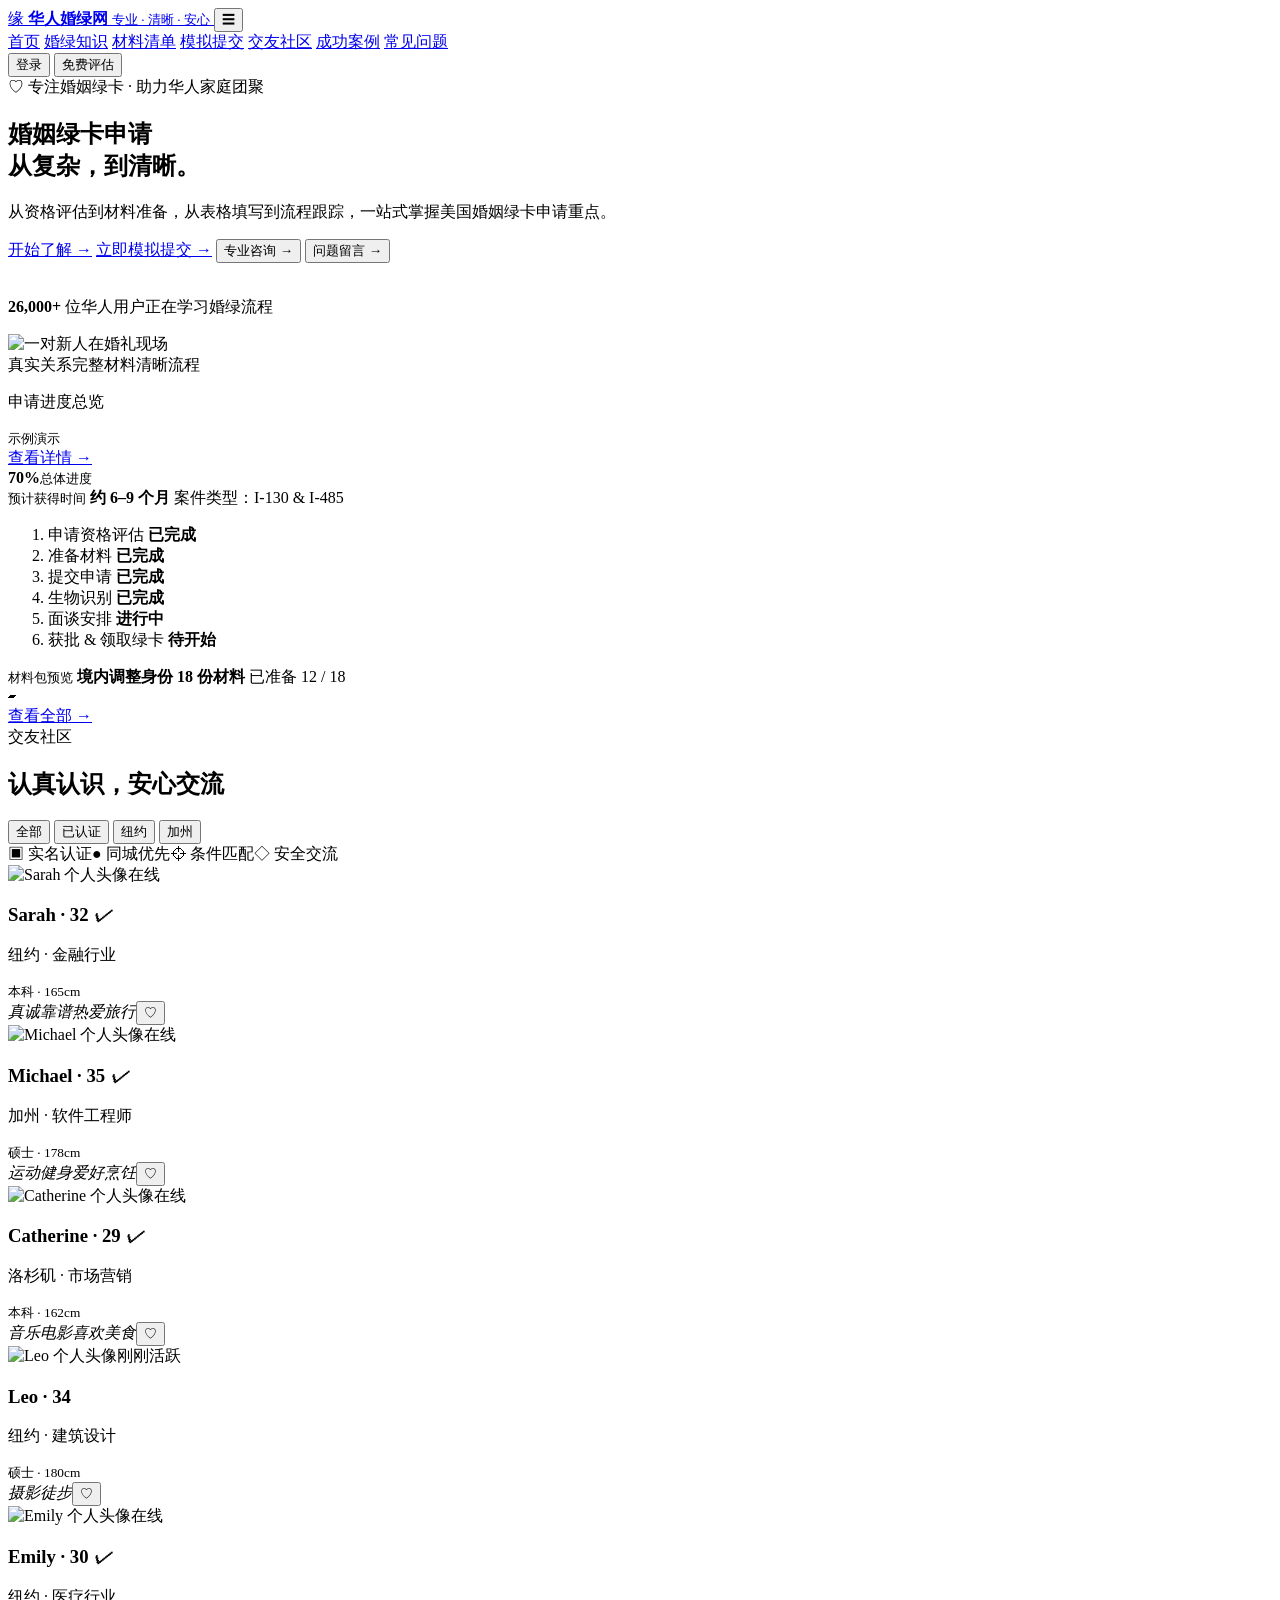
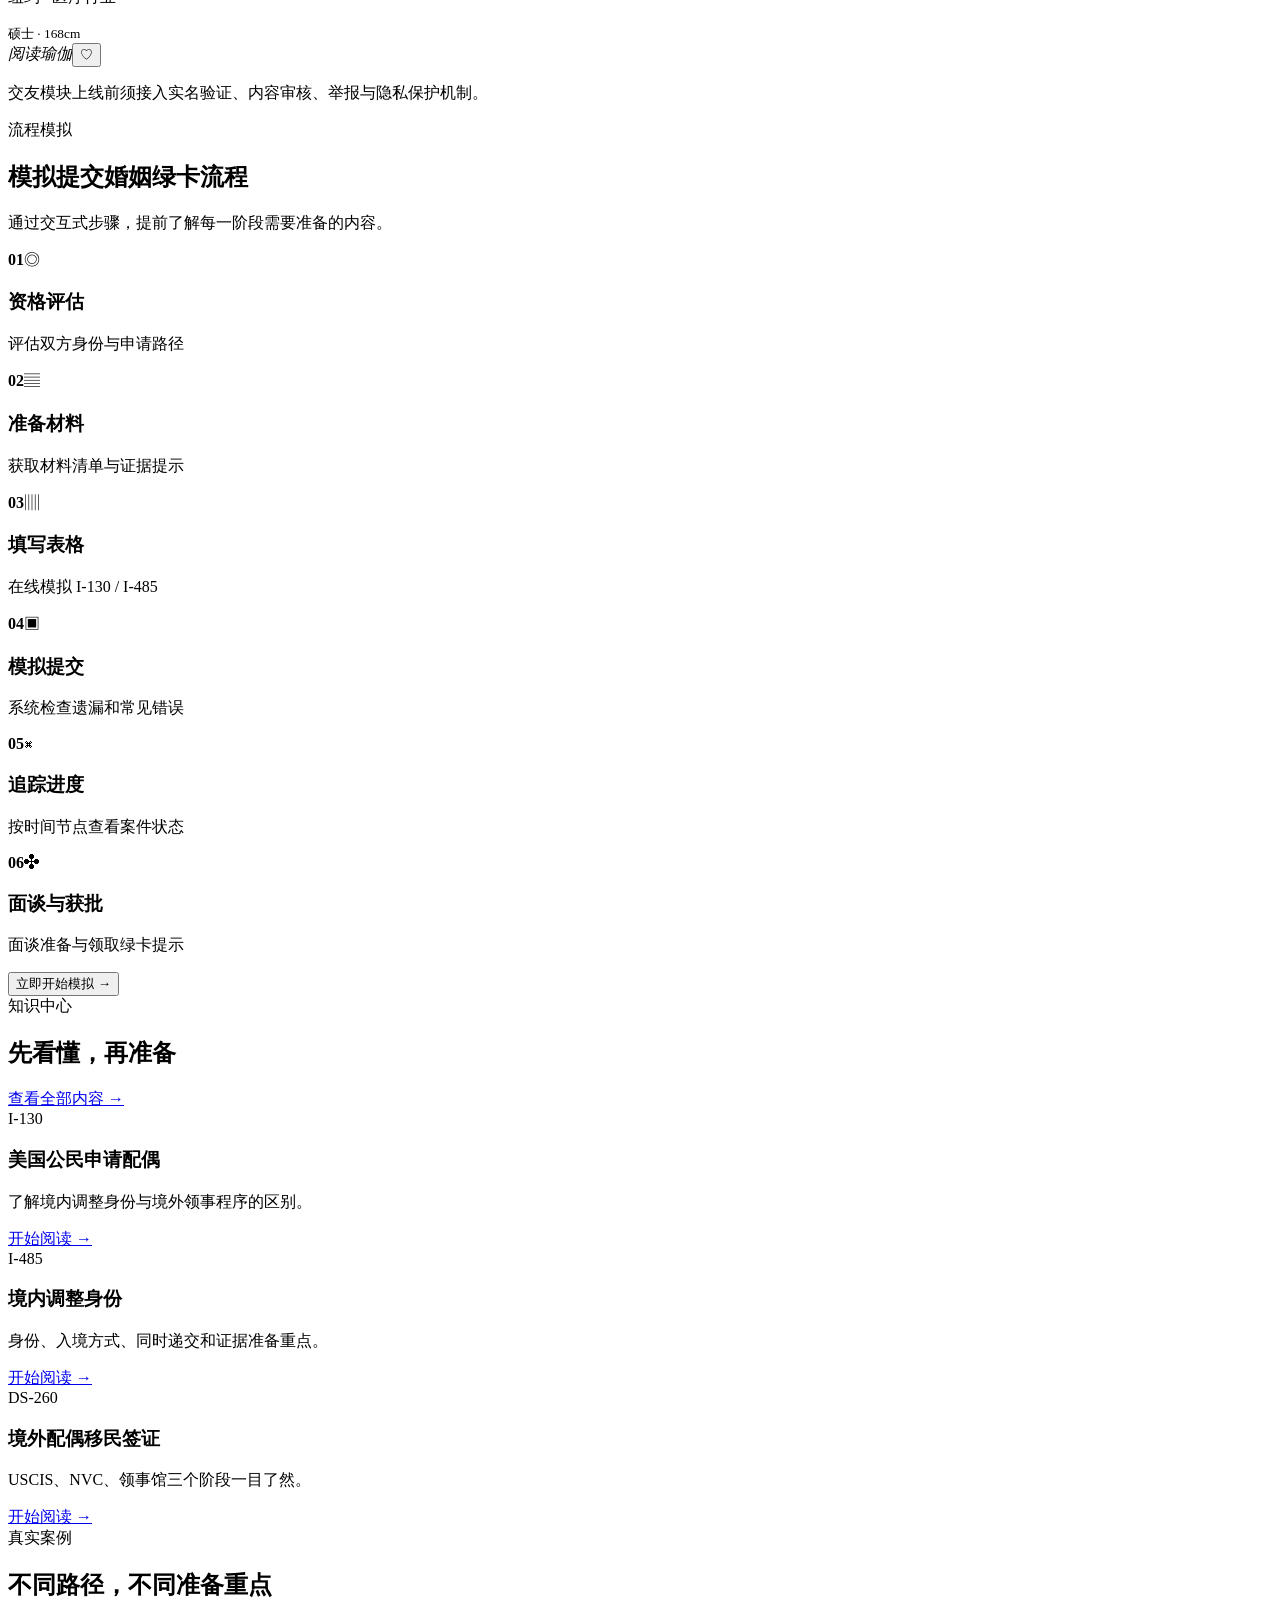
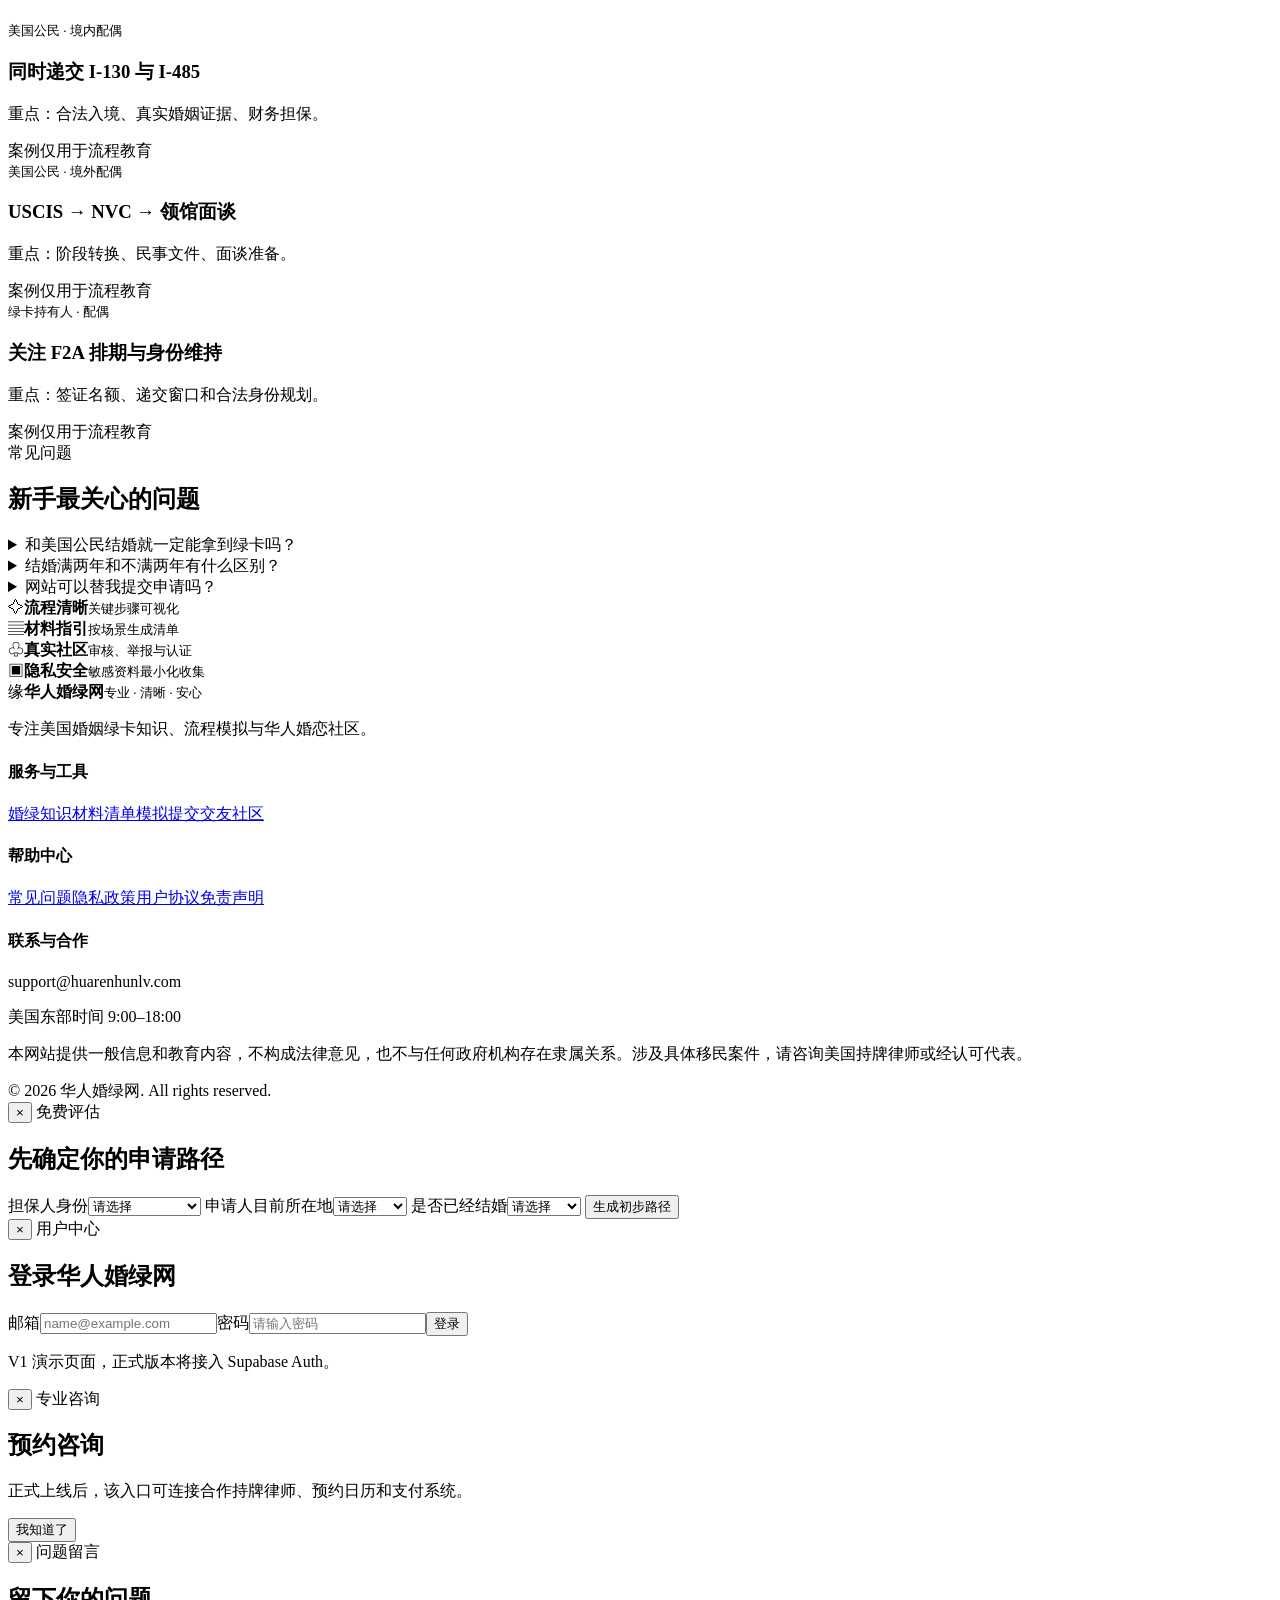
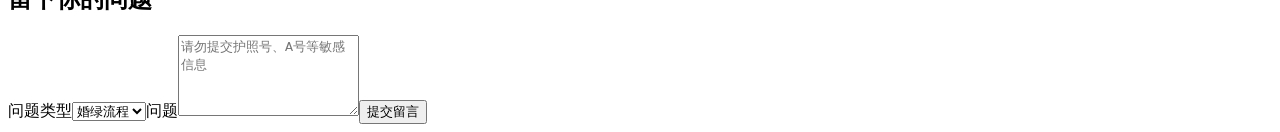
==== index.html @ da987348 "Add files via upload" ====
<!doctype html>
<html lang="zh-CN">
<head>
  <meta charset="UTF-8" />
  <meta name="viewport" content="width=device-width, initial-scale=1.0" />
  <meta name="description" content="华人婚绿网：美国婚姻绿卡知识、材料清单、流程模拟与华人交友社区。" />
  <meta name="keywords" content="婚姻绿卡,I-130,I-485,DS-260,美国移民,华人婚绿" />
  <meta property="og:title" content="华人婚绿网｜婚姻绿卡申请与流程模拟" />
  <meta property="og:description" content="从资格评估、材料准备到流程模拟，一站式了解美国婚姻绿卡。" />
  <meta property="og:type" content="website" />
  <meta property="og:url" content="https://huarenhunlv.com/" />
  <meta name="theme-color" content="#0d4b40" />
  <link rel="canonical" href="https://huarenhunlv.com/" />
  <link rel="preconnect" href="https://images.unsplash.com" />
  <link rel="preconnect" href="https://fonts.googleapis.com" />
  <link rel="preconnect" href="https://fonts.gstatic.com" crossorigin />
  <link href="https://fonts.googleapis.com/css2?family=Noto+Sans+SC:wght@400;500;600;700;800&family=Noto+Serif+SC:wght@600;700&display=swap" rel="stylesheet" />
  <link rel="stylesheet" href="styles.css" />
  <title>华人婚绿网｜婚姻绿卡申请与流程模拟</title>
</head>
<body>
  <div class="site-shell">
    <header class="topbar" id="top">
      <a class="brand" href="#top" aria-label="华人婚绿网首页">
        <span class="brand-mark">缘</span>
        <span>
          <strong>华人婚绿网</strong>
          <small>专业 · 清晰 · 安心</small>
        </span>
      </a>

      <button class="menu-toggle" id="menuToggle" aria-expanded="false" aria-controls="mainNav">☰</button>

      <nav class="main-nav" id="mainNav" aria-label="主导航">
        <a class="active" href="#top">首页</a>
        <a href="#knowledge">婚绿知识</a>
        <a href="#materials">材料清单</a>
        <a href="#simulation">模拟提交</a>
        <a href="#community">交友社区</a>
        <a href="#cases">成功案例</a>
        <a href="#faq">常见问题</a>
      </nav>

      <div class="header-actions">
        <button class="btn btn-ghost" data-open="loginModal">登录</button>
        <button class="btn btn-dark" data-open="assessmentModal">免费评估</button>
      </div>
    </header>

    <main>
      <section class="hero section-pad">
        <div class="hero-copy">
          <div class="eyebrow">♡ 专注婚姻绿卡 · 助力华人家庭团聚</div>
          <h1>婚姻绿卡申请<br /><span>从复杂，到清晰。</span></h1>
          <p class="hero-subtitle">从资格评估到材料准备，从表格填写到流程跟踪，一站式掌握美国婚姻绿卡申请重点。</p>

          <div class="hero-actions">
            <a class="btn btn-primary btn-large" href="#knowledge">开始了解 <span>→</span></a>
            <a class="btn btn-light btn-large" href="#simulation">立即模拟提交 <span>→</span></a>
            <button class="btn btn-primary btn-large" data-open="consultModal">专业咨询 <span>→</span></button>
            <button class="btn btn-light btn-large" data-open="questionModal">问题留言 <span>→</span></button>
          </div>

          <div class="social-proof">
            <div class="mini-avatars" aria-hidden="true">
              <img src="https://images.unsplash.com/photo-1494790108377-be9c29b29330?auto=format&fit=crop&w=96&q=80" alt="" />
              <img src="https://images.unsplash.com/photo-1500648767791-00dcc994a43e?auto=format&fit=crop&w=96&q=80" alt="" />
              <img src="https://images.unsplash.com/photo-1534528741775-53994a69daeb?auto=format&fit=crop&w=96&q=80" alt="" />
              <img src="https://images.unsplash.com/photo-1506794778202-cad84cf45f1d?auto=format&fit=crop&w=96&q=80" alt="" />
            </div>
            <p><strong>26,000+</strong> 位华人用户正在学习婚绿流程</p>
          </div>
        </div>

        <div class="hero-visual" aria-label="婚姻绿卡申请展示区">
          <div class="couple-card">
            <img src="https://images.unsplash.com/photo-1519741497674-611481863552?auto=format&fit=crop&w=1200&q=88" alt="一对新人在婚礼现场" />
            <div class="couple-overlay"></div>
            <div class="couple-caption">
              <span>真实关系</span><span>完整材料</span><span>清晰流程</span>
            </div>
          </div>

          <aside class="progress-card glass-card">
            <div class="card-heading">
              <div>
                <p>申请进度总览</p>
                <small>示例演示</small>
              </div>
              <a href="#simulation">查看详情 →</a>
            </div>
            <div class="progress-grid">
              <div class="progress-ring" style="--progress:70">
                <span><strong>70%</strong><small>总体进度</small></span>
              </div>
              <div class="estimate">
                <small>预计获得时间</small>
                <strong>约 6–9 个月</strong>
                <span>案件类型：I-130 & I-485</span>
              </div>
            </div>
            <ol class="status-list">
              <li class="done"><span></span>申请资格评估 <b>已完成</b></li>
              <li class="done"><span></span>准备材料 <b>已完成</b></li>
              <li class="done"><span></span>提交申请 <b>已完成</b></li>
              <li class="done"><span></span>生物识别 <b>已完成</b></li>
              <li class="current"><span></span>面谈安排 <b>进行中</b></li>
              <li><span></span>获批 & 领取绿卡 <b>待开始</b></li>
            </ol>
          </aside>

          <aside class="materials-card glass-card" id="materials">
            <div>
              <small>材料包预览</small>
              <strong>境内调整身份 18 份材料</strong>
              <span>已准备 12 / 18</span>
            </div>
            <div class="folder-icon">▰</div>
            <a href="#knowledge">查看全部 →</a>
          </aside>
        </div>
      </section>

      <section class="community section-pad" id="community">
        <div class="section-heading-row">
          <div>
            <span class="section-kicker">交友社区</span>
            <h2>认真认识，安心交流</h2>
          </div>
          <div class="section-tabs" role="tablist" aria-label="交友筛选">
            <button class="tab active" data-filter="all">全部</button>
            <button class="tab" data-filter="verified">已认证</button>
            <button class="tab" data-filter="ny">纽约</button>
            <button class="tab" data-filter="ca">加州</button>
          </div>
        </div>

        <div class="feature-strip">
          <span>▣ 实名认证</span><span>● 同城优先</span><span>⌖ 条件匹配</span><span>◇ 安全交流</span>
        </div>

        <div class="profile-grid" id="profileGrid">
          <article class="profile-card" data-tags="verified ny">
            <div class="photo-wrap"><img src="https://images.unsplash.com/photo-1494790108377-be9c29b29330?auto=format&fit=crop&w=560&q=84" alt="Sarah 个人头像" /><span>在线</span></div>
            <div class="profile-info"><h3>Sarah · 32 <i>✓</i></h3><p>纽约 · 金融行业</p><small>本科 · 165cm</small><div><em>真诚靠谱</em><em>热爱旅行</em><button>♡</button></div></div>
          </article>
          <article class="profile-card" data-tags="verified ca">
            <div class="photo-wrap"><img src="https://images.unsplash.com/photo-1500648767791-00dcc994a43e?auto=format&fit=crop&w=560&q=84" alt="Michael 个人头像" /><span>在线</span></div>
            <div class="profile-info"><h3>Michael · 35 <i>✓</i></h3><p>加州 · 软件工程师</p><small>硕士 · 178cm</small><div><em>运动健身</em><em>爱好烹饪</em><button>♡</button></div></div>
          </article>
          <article class="profile-card" data-tags="verified ca">
            <div class="photo-wrap"><img src="https://images.unsplash.com/photo-1534528741775-53994a69daeb?auto=format&fit=crop&w=560&q=84" alt="Catherine 个人头像" /><span>在线</span></div>
            <div class="profile-info"><h3>Catherine · 29 <i>✓</i></h3><p>洛杉矶 · 市场营销</p><small>本科 · 162cm</small><div><em>音乐电影</em><em>喜欢美食</em><button>♡</button></div></div>
          </article>
          <article class="profile-card" data-tags="ny">
            <div class="photo-wrap"><img src="https://images.unsplash.com/photo-1506794778202-cad84cf45f1d?auto=format&fit=crop&w=560&q=84" alt="Leo 个人头像" /><span>刚刚活跃</span></div>
            <div class="profile-info"><h3>Leo · 34</h3><p>纽约 · 建筑设计</p><small>硕士 · 180cm</small><div><em>摄影</em><em>徒步</em><button>♡</button></div></div>
          </article>
          <article class="profile-card" data-tags="verified ny">
            <div class="photo-wrap"><img src="https://images.unsplash.com/photo-1488426862026-3ee34a7d66df?auto=format&fit=crop&w=560&q=84" alt="Emily 个人头像" /><span>在线</span></div>
            <div class="profile-info"><h3>Emily · 30 <i>✓</i></h3><p>纽约 · 医疗行业</p><small>硕士 · 168cm</small><div><em>阅读</em><em>瑜伽</em><button>♡</button></div></div>
          </article>
        </div>
        <p class="community-note">交友模块上线前须接入实名验证、内容审核、举报与隐私保护机制。</p>
      </section>

      <section class="journey section-pad" id="simulation">
        <div class="center-heading">
          <span class="section-kicker">流程模拟</span>
          <h2>模拟提交婚姻绿卡流程</h2>
          <p>通过交互式步骤，提前了解每一阶段需要准备的内容。</p>
        </div>
        <div class="steps-grid">
          <article><b>01</b><span>◎</span><h3>资格评估</h3><p>评估双方身份与申请路径</p></article>
          <article><b>02</b><span>▤</span><h3>准备材料</h3><p>获取材料清单与证据提示</p></article>
          <article><b>03</b><span>▥</span><h3>填写表格</h3><p>在线模拟 I-130 / I-485</p></article>
          <article><b>04</b><span>▣</span><h3>模拟提交</h3><p>系统检查遗漏和常见错误</p></article>
          <article><b>05</b><span>⌘</span><h3>追踪进度</h3><p>按时间节点查看案件状态</p></article>
          <article><b>06</b><span>✣</span><h3>面谈与获批</h3><p>面谈准备与领取绿卡提示</p></article>
        </div>
        <button class="btn btn-primary btn-wide" data-open="assessmentModal">立即开始模拟 →</button>
      </section>

      <section class="knowledge section-pad" id="knowledge">
        <div class="section-heading-row">
          <div><span class="section-kicker">知识中心</span><h2>先看懂，再准备</h2></div>
          <a href="#faq">查看全部内容 →</a>
        </div>
        <div class="knowledge-grid">
          <article><span>I-130</span><h3>美国公民申请配偶</h3><p>了解境内调整身份与境外领事程序的区别。</p><a href="#faq">开始阅读 →</a></article>
          <article><span>I-485</span><h3>境内调整身份</h3><p>身份、入境方式、同时递交和证据准备重点。</p><a href="#faq">开始阅读 →</a></article>
          <article><span>DS-260</span><h3>境外配偶移民签证</h3><p>USCIS、NVC、领事馆三个阶段一目了然。</p><a href="#faq">开始阅读 →</a></article>
        </div>
      </section>

      <section class="cases section-pad" id="cases">
        <div class="center-heading"><span class="section-kicker">真实案例</span><h2>不同路径，不同准备重点</h2></div>
        <div class="case-grid">
          <article><small>美国公民 · 境内配偶</small><h3>同时递交 I-130 与 I-485</h3><p>重点：合法入境、真实婚姻证据、财务担保。</p><span>案例仅用于流程教育</span></article>
          <article><small>美国公民 · 境外配偶</small><h3>USCIS → NVC → 领馆面谈</h3><p>重点：阶段转换、民事文件、面谈准备。</p><span>案例仅用于流程教育</span></article>
          <article><small>绿卡持有人 · 配偶</small><h3>关注 F2A 排期与身份维持</h3><p>重点：签证名额、递交窗口和合法身份规划。</p><span>案例仅用于流程教育</span></article>
        </div>
      </section>

      <section class="faq section-pad" id="faq">
        <div class="center-heading"><span class="section-kicker">常见问题</span><h2>新手最关心的问题</h2></div>
        <div class="accordion">
          <details><summary>和美国公民结婚就一定能拿到绿卡吗？</summary><p>不是。婚姻必须真实合法，申请人还要符合相应的入境、身份与可获准条件。网站内容仅作一般信息，不替代个案法律意见。</p></details>
          <details><summary>结婚满两年和不满两年有什么区别？</summary><p>通常在获得永久居民身份时婚姻未满两年，取得的是两年期条件绿卡；满两年通常取得十年期绿卡。具体以案件获批时点和法律适用为准。</p></details>
          <details><summary>网站可以替我提交申请吗？</summary><p>第一版将提供流程模拟、材料清单和教育性提示。涉及法律判断、个案策略或代理，应由美国持牌律师或获认可代表提供。</p></details>
        </div>
      </section>

      <section class="trust-strip">
        <div><span>✧</span><strong>流程清晰</strong><small>关键步骤可视化</small></div>
        <div><span>▤</span><strong>材料指引</strong><small>按场景生成清单</small></div>
        <div><span>♧</span><strong>真实社区</strong><small>审核、举报与认证</small></div>
        <div><span>▣</span><strong>隐私安全</strong><small>敏感资料最小化收集</small></div>
      </section>
    </main>

    <footer class="footer">
      <div class="footer-main">
        <div class="footer-brand">
          <div class="brand brand-light"><span class="brand-mark">缘</span><span><strong>华人婚绿网</strong><small>专业 · 清晰 · 安心</small></span></div>
          <p>专注美国婚姻绿卡知识、流程模拟与华人婚恋社区。</p>
        </div>
        <div><h4>服务与工具</h4><a href="#knowledge">婚绿知识</a><a href="#materials">材料清单</a><a href="#simulation">模拟提交</a><a href="#community">交友社区</a></div>
        <div><h4>帮助中心</h4><a href="#faq">常见问题</a><a href="#faq">隐私政策</a><a href="#faq">用户协议</a><a href="#faq">免责声明</a></div>
        <div><h4>联系与合作</h4><p>support@huarenhunlv.com</p><p>美国东部时间 9:00–18:00</p></div>
      </div>
      <div class="legal-note">
        <p>本网站提供一般信息和教育内容，不构成法律意见，也不与任何政府机构存在隶属关系。涉及具体移民案件，请咨询美国持牌律师或经认可代表。</p>
        <span>© 2026 华人婚绿网. All rights reserved.</span>
      </div>
    </footer>
  </div>

  <div class="modal" id="assessmentModal" aria-hidden="true">
    <div class="modal-panel">
      <button class="modal-close" data-close>×</button>
      <span class="section-kicker">免费评估</span>
      <h2>先确定你的申请路径</h2>
      <form id="assessmentForm">
        <label>担保人身份<select name="sponsor" required><option value="">请选择</option><option>美国公民</option><option>美国绿卡持有人</option></select></label>
        <label>申请人目前所在地<select name="location" required><option value="">请选择</option><option>美国境内</option><option>美国境外</option></select></label>
        <label>是否已经结婚<select name="married" required><option value="">请选择</option><option>已经结婚</option><option>尚未结婚</option></select></label>
        <button class="btn btn-primary btn-wide" type="submit">生成初步路径</button>
      </form>
      <div class="form-result" id="assessmentResult"></div>
    </div>
  </div>

  <div class="modal" id="loginModal" aria-hidden="true">
    <div class="modal-panel compact">
      <button class="modal-close" data-close>×</button>
      <span class="section-kicker">用户中心</span><h2>登录华人婚绿网</h2>
      <form><label>邮箱<input type="email" placeholder="name@example.com" /></label><label>密码<input type="password" placeholder="请输入密码" /></label><button class="btn btn-primary btn-wide" type="button">登录</button></form>
      <p class="form-hint">V1 演示页面，正式版本将接入 Supabase Auth。</p>
    </div>
  </div>

  <div class="modal" id="consultModal" aria-hidden="true">
    <div class="modal-panel compact">
      <button class="modal-close" data-close>×</button>
      <span class="section-kicker">专业咨询</span><h2>预约咨询</h2>
      <p>正式上线后，该入口可连接合作持牌律师、预约日历和支付系统。</p>
      <button class="btn btn-primary btn-wide" data-close>我知道了</button>
    </div>
  </div>

  <div class="modal" id="questionModal" aria-hidden="true">
    <div class="modal-panel compact">
      <button class="modal-close" data-close>×</button>
      <span class="section-kicker">问题留言</span><h2>留下你的问题</h2>
      <form><label>问题类型<select><option>婚绿流程</option><option>材料准备</option><option>网站功能</option><option>交友社区</option></select></label><label>问题<textarea rows="5" placeholder="请勿提交护照号、A号等敏感信息"></textarea></label><button class="btn btn-primary btn-wide" type="button">提交留言</button></form>
    </div>
  </div>

  <script src="app.js"></script>
</body>
</html>
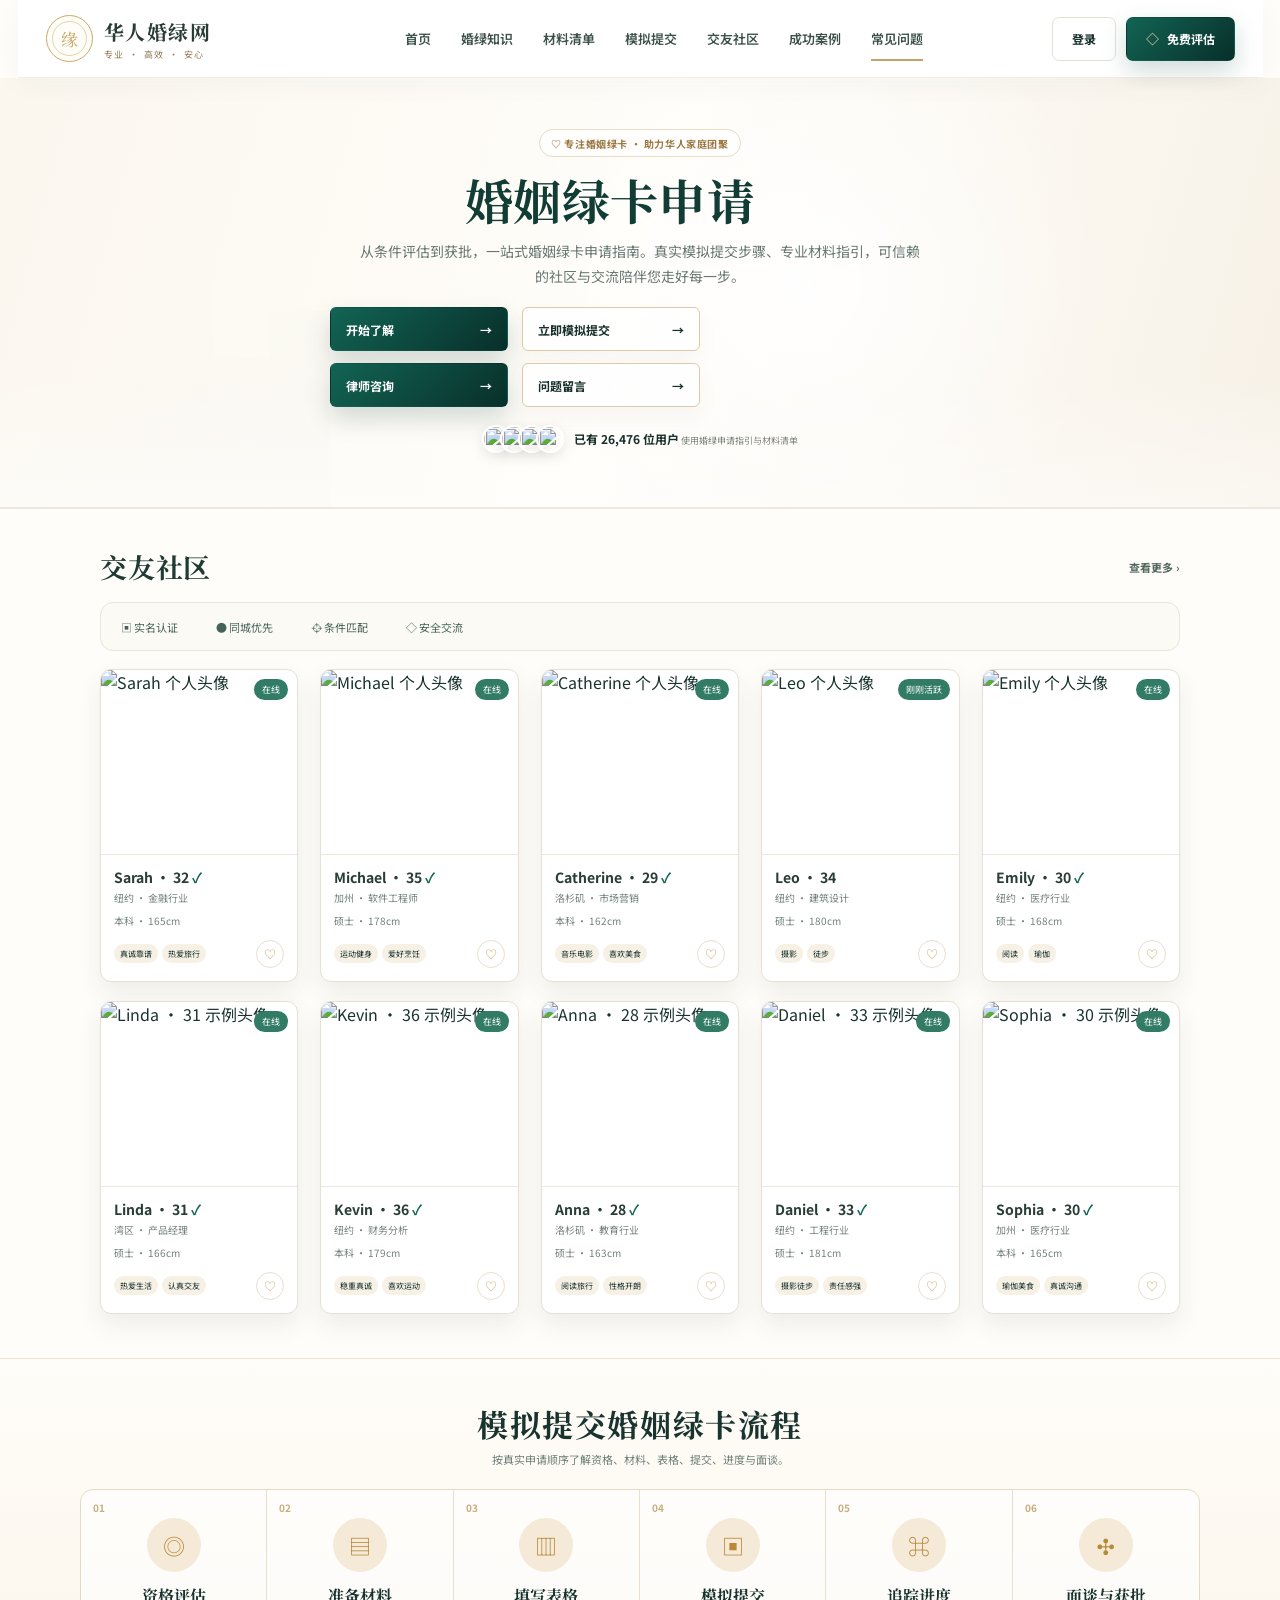
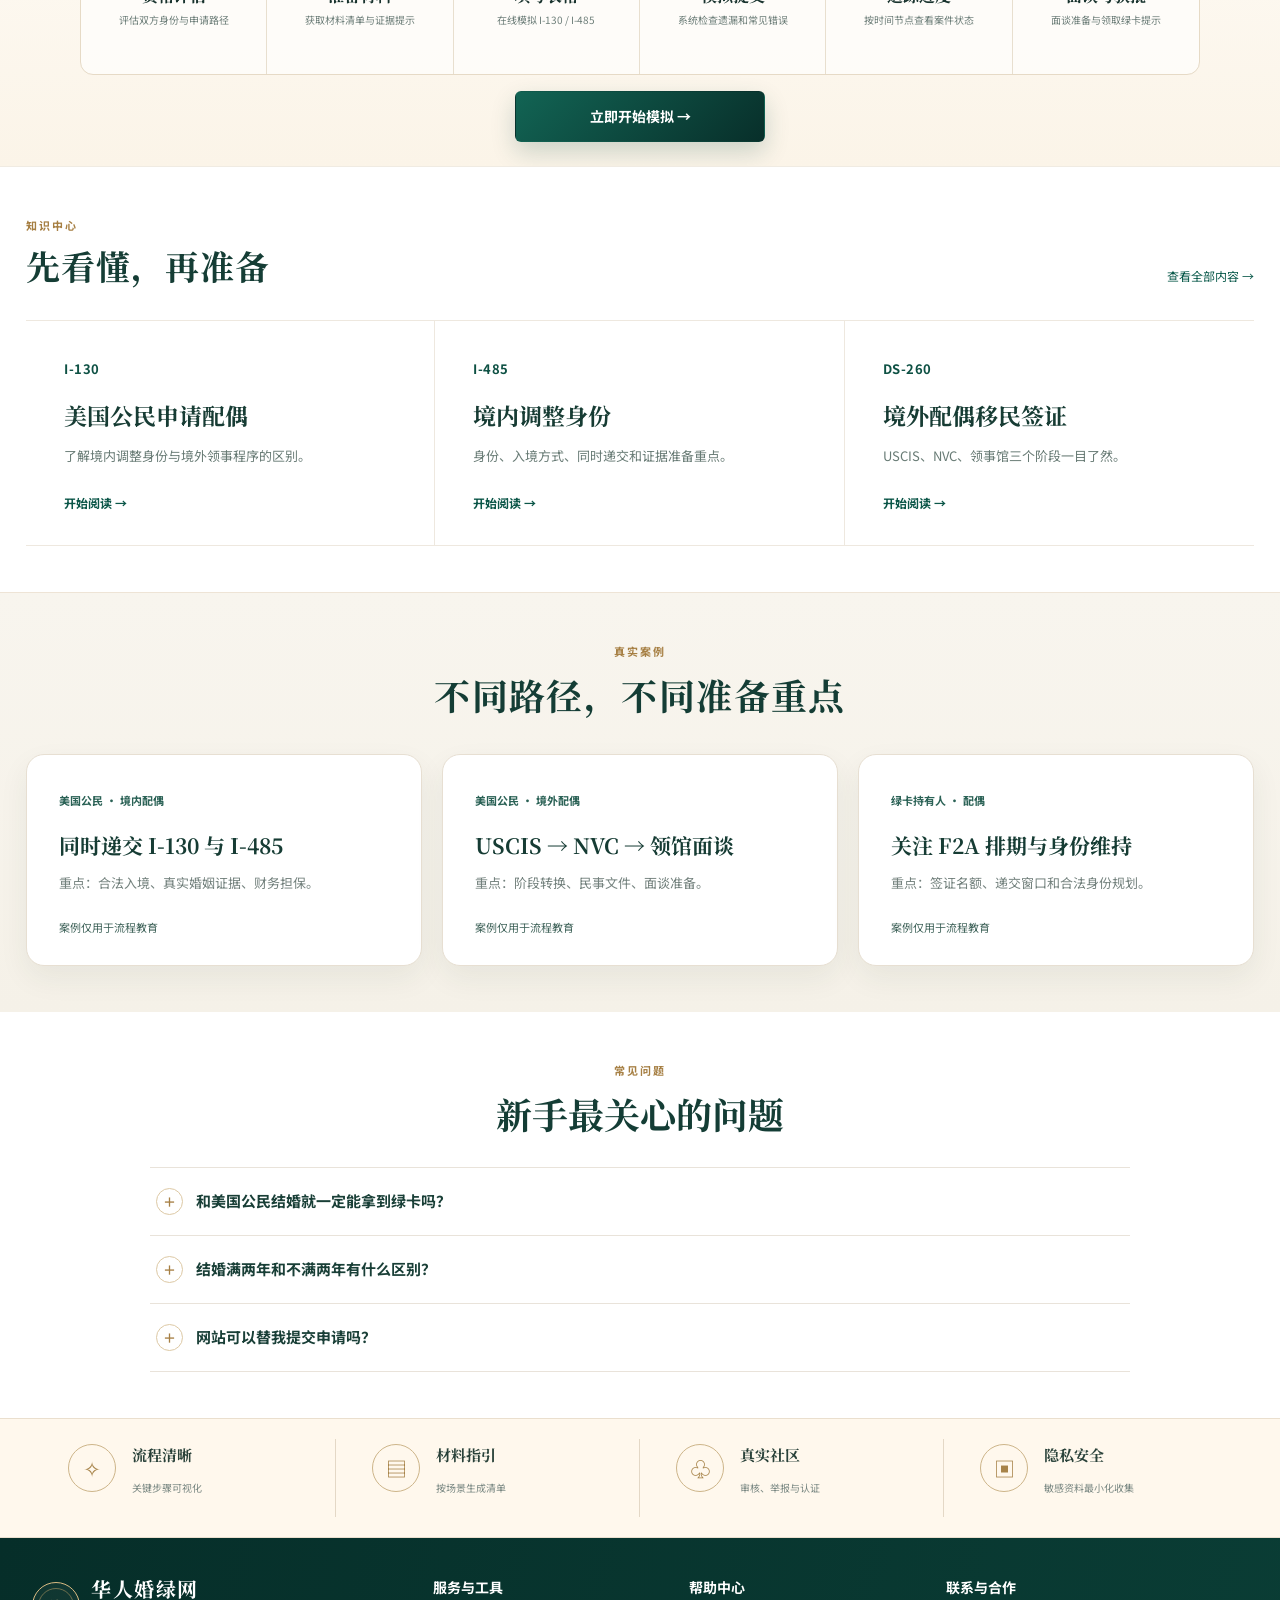
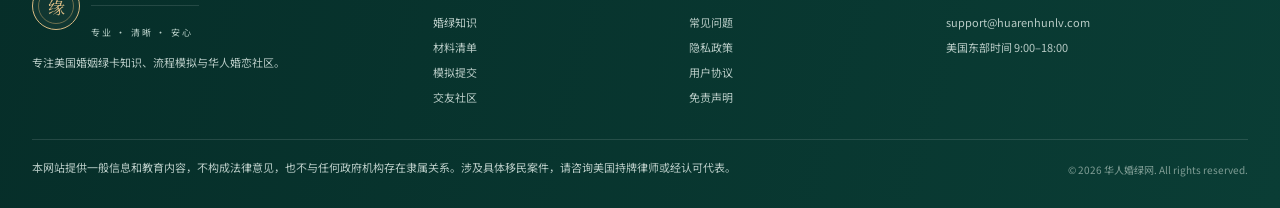
==== commit a1707781: "Add social share image and favicon metadata" ====
--- a/index.html
+++ b/index.html
@@ -5,11 +5,24 @@
   <meta name="viewport" content="width=device-width, initial-scale=1.0" />
   <meta name="description" content="华人婚绿网：美国婚姻绿卡知识、材料清单、流程模拟与华人交友社区。" />
   <meta name="keywords" content="婚姻绿卡,I-130,I-485,DS-260,美国移民,华人婚绿" />
+  <meta property="og:site_name" content="华人婚绿网" />
   <meta property="og:title" content="华人婚绿网｜婚姻绿卡申请与流程模拟" />
   <meta property="og:description" content="从资格评估、材料准备到流程模拟，一站式了解美国婚姻绿卡。" />
   <meta property="og:type" content="website" />
   <meta property="og:url" content="https://huarenhunlv.com/" />
+  <meta property="og:image" content="https://huarenhunlv.com/share-logo.svg?v=20260726" />
+  <meta property="og:image:secure_url" content="https://huarenhunlv.com/share-logo.svg?v=20260726" />
+  <meta property="og:image:type" content="image/svg+xml" />
+  <meta property="og:image:width" content="1200" />
+  <meta property="og:image:height" content="630" />
+  <meta property="og:image:alt" content="华人婚绿网Logo" />
+  <meta name="twitter:card" content="summary_large_image" />
+  <meta name="twitter:title" content="华人婚绿网｜婚姻绿卡申请与流程模拟" />
+  <meta name="twitter:description" content="从资格评估、材料准备到流程模拟，一站式了解美国婚姻绿卡。" />
+  <meta name="twitter:image" content="https://huarenhunlv.com/share-logo.svg?v=20260726" />
   <meta name="theme-color" content="#0d4b40" />
+  <link rel="icon" type="image/svg+xml" href="/share-logo.svg?v=20260726" />
+  <link rel="apple-touch-icon" href="/share-logo.svg?v=20260726" />
   <link rel="canonical" href="https://huarenhunlv.com/" />
   <link rel="preconnect" href="https://images.unsplash.com" />
   <link rel="preconnect" href="https://fonts.googleapis.com" />
@@ -23,28 +36,13 @@
     <header class="topbar" id="top">
       <a class="brand" href="#top" aria-label="华人婚绿网首页">
         <span class="brand-mark">缘</span>
-        <span>
-          <strong>华人婚绿网</strong>
-          <small>专业 · 清晰 · 安心</small>
-        </span>
+        <span><strong>华人婚绿网</strong><small>专业 · 清晰 · 安心</small></span>
       </a>
-
       <button class="menu-toggle" id="menuToggle" aria-expanded="false" aria-controls="mainNav">☰</button>
-
       <nav class="main-nav" id="mainNav" aria-label="主导航">
-        <a class="active" href="#top">首页</a>
-        <a href="#knowledge">婚绿知识</a>
-        <a href="#materials">材料清单</a>
-        <a href="#simulation">模拟提交</a>
-        <a href="#community">交友社区</a>
-        <a href="#cases">成功案例</a>
-        <a href="#faq">常见问题</a>
+        <a class="active" href="#top">首页</a><a href="#knowledge">婚绿知识</a><a href="#materials">材料清单</a><a href="#simulation">模拟提交</a><a href="#community">交友社区</a><a href="#cases">成功案例</a><a href="#faq">常见问题</a>
       </nav>
-
-      <div class="header-actions">
-        <button class="btn btn-ghost" data-open="loginModal">登录</button>
-        <button class="btn btn-dark" data-open="assessmentModal">免费评估</button>
-      </div>
+      <div class="header-actions"><button class="btn btn-ghost" data-open="loginModal">登录</button><button class="btn btn-dark" data-open="assessmentModal">免费评估</button></div>
     </header>
 
     <main>
@@ -53,14 +51,12 @@
           <div class="eyebrow">♡ 专注婚姻绿卡 · 助力华人家庭团聚</div>
           <h1>婚姻绿卡申请<br /><span>从复杂，到清晰。</span></h1>
           <p class="hero-subtitle">从资格评估到材料准备，从表格填写到流程跟踪，一站式掌握美国婚姻绿卡申请重点。</p>
-
           <div class="hero-actions">
             <a class="btn btn-primary btn-large" href="#knowledge">开始了解 <span>→</span></a>
             <a class="btn btn-light btn-large" href="#simulation">立即模拟提交 <span>→</span></a>
             <button class="btn btn-primary btn-large" data-open="consultModal">专业咨询 <span>→</span></button>
             <button class="btn btn-light btn-large" data-open="questionModal">问题留言 <span>→</span></button>
           </div>
-
           <div class="social-proof">
             <div class="mini-avatars" aria-hidden="true">
               <img src="https://images.unsplash.com/photo-1494790108377-be9c29b29330?auto=format&fit=crop&w=96&q=80" alt="" />
@@ -71,212 +67,44 @@
             <p><strong>26,000+</strong> 位华人用户正在学习婚绿流程</p>
           </div>
         </div>
-
         <div class="hero-visual" aria-label="婚姻绿卡申请展示区">
-          <div class="couple-card">
-            <img src="https://images.unsplash.com/photo-1519741497674-611481863552?auto=format&fit=crop&w=1200&q=88" alt="一对新人在婚礼现场" />
-            <div class="couple-overlay"></div>
-            <div class="couple-caption">
-              <span>真实关系</span><span>完整材料</span><span>清晰流程</span>
-            </div>
-          </div>
-
-          <aside class="progress-card glass-card">
-            <div class="card-heading">
-              <div>
-                <p>申请进度总览</p>
-                <small>示例演示</small>
-              </div>
-              <a href="#simulation">查看详情 →</a>
-            </div>
-            <div class="progress-grid">
-              <div class="progress-ring" style="--progress:70">
-                <span><strong>70%</strong><small>总体进度</small></span>
-              </div>
-              <div class="estimate">
-                <small>预计获得时间</small>
-                <strong>约 6–9 个月</strong>
-                <span>案件类型：I-130 & I-485</span>
-              </div>
-            </div>
-            <ol class="status-list">
-              <li class="done"><span></span>申请资格评估 <b>已完成</b></li>
-              <li class="done"><span></span>准备材料 <b>已完成</b></li>
-              <li class="done"><span></span>提交申请 <b>已完成</b></li>
-              <li class="done"><span></span>生物识别 <b>已完成</b></li>
-              <li class="current"><span></span>面谈安排 <b>进行中</b></li>
-              <li><span></span>获批 & 领取绿卡 <b>待开始</b></li>
-            </ol>
-          </aside>
-
-          <aside class="materials-card glass-card" id="materials">
-            <div>
-              <small>材料包预览</small>
-              <strong>境内调整身份 18 份材料</strong>
-              <span>已准备 12 / 18</span>
-            </div>
-            <div class="folder-icon">▰</div>
-            <a href="#knowledge">查看全部 →</a>
-          </aside>
+          <div class="couple-card"><img src="https://images.unsplash.com/photo-1519741497674-611481863552?auto=format&fit=crop&w=1200&q=88" alt="一对新人在婚礼现场" /><div class="couple-overlay"></div><div class="couple-caption"><span>真实关系</span><span>完整材料</span><span>清晰流程</span></div></div>
+          <aside class="progress-card glass-card"><div class="card-heading"><div><p>申请进度总览</p><small>示例演示</small></div><a href="#simulation">查看详情 →</a></div><div class="progress-grid"><div class="progress-ring" style="--progress:70"><span><strong>70%</strong><small>总体进度</small></span></div><div class="estimate"><small>预计获得时间</small><strong>约 6–9 个月</strong><span>案件类型：I-130 & I-485</span></div></div><ol class="status-list"><li class="done"><span></span>申请资格评估 <b>已完成</b></li><li class="done"><span></span>准备材料 <b>已完成</b></li><li class="done"><span></span>提交申请 <b>已完成</b></li><li class="done"><span></span>生物识别 <b>已完成</b></li><li class="current"><span></span>面谈安排 <b>进行中</b></li><li><span></span>获批 & 领取绿卡 <b>待开始</b></li></ol></aside>
+          <aside class="materials-card glass-card" id="materials"><div><small>材料包预览</small><strong>境内调整身份 18 份材料</strong><span>已准备 12 / 18</span></div><div class="folder-icon">▰</div><a href="#knowledge">查看全部 →</a></aside>
         </div>
       </section>
 
       <section class="community section-pad" id="community">
-        <div class="section-heading-row">
-          <div>
-            <span class="section-kicker">交友社区</span>
-            <h2>认真认识，安心交流</h2>
-          </div>
-          <div class="section-tabs" role="tablist" aria-label="交友筛选">
-            <button class="tab active" data-filter="all">全部</button>
-            <button class="tab" data-filter="verified">已认证</button>
-            <button class="tab" data-filter="ny">纽约</button>
-            <button class="tab" data-filter="ca">加州</button>
-          </div>
-        </div>
-
-        <div class="feature-strip">
-          <span>▣ 实名认证</span><span>● 同城优先</span><span>⌖ 条件匹配</span><span>◇ 安全交流</span>
-        </div>
-
+        <div class="section-heading-row"><div><span class="section-kicker">交友社区</span><h2>认真认识，安心交流</h2></div><div class="section-tabs" role="tablist" aria-label="交友筛选"><button class="tab active" data-filter="all">全部</button><button class="tab" data-filter="verified">已认证</button><button class="tab" data-filter="ny">纽约</button><button class="tab" data-filter="ca">加州</button></div></div>
+        <div class="feature-strip"><span>▣ 实名认证</span><span>● 同城优先</span><span>⌖ 条件匹配</span><span>◇ 安全交流</span></div>
         <div class="profile-grid" id="profileGrid">
-          <article class="profile-card" data-tags="verified ny">
-            <div class="photo-wrap"><img src="https://images.unsplash.com/photo-1494790108377-be9c29b29330?auto=format&fit=crop&w=560&q=84" alt="Sarah 个人头像" /><span>在线</span></div>
-            <div class="profile-info"><h3>Sarah · 32 <i>✓</i></h3><p>纽约 · 金融行业</p><small>本科 · 165cm</small><div><em>真诚靠谱</em><em>热爱旅行</em><button>♡</button></div></div>
-          </article>
-          <article class="profile-card" data-tags="verified ca">
-            <div class="photo-wrap"><img src="https://images.unsplash.com/photo-1500648767791-00dcc994a43e?auto=format&fit=crop&w=560&q=84" alt="Michael 个人头像" /><span>在线</span></div>
-            <div class="profile-info"><h3>Michael · 35 <i>✓</i></h3><p>加州 · 软件工程师</p><small>硕士 · 178cm</small><div><em>运动健身</em><em>爱好烹饪</em><button>♡</button></div></div>
-          </article>
-          <article class="profile-card" data-tags="verified ca">
-            <div class="photo-wrap"><img src="https://images.unsplash.com/photo-1534528741775-53994a69daeb?auto=format&fit=crop&w=560&q=84" alt="Catherine 个人头像" /><span>在线</span></div>
-            <div class="profile-info"><h3>Catherine · 29 <i>✓</i></h3><p>洛杉矶 · 市场营销</p><small>本科 · 162cm</small><div><em>音乐电影</em><em>喜欢美食</em><button>♡</button></div></div>
-          </article>
-          <article class="profile-card" data-tags="ny">
-            <div class="photo-wrap"><img src="https://images.unsplash.com/photo-1506794778202-cad84cf45f1d?auto=format&fit=crop&w=560&q=84" alt="Leo 个人头像" /><span>刚刚活跃</span></div>
-            <div class="profile-info"><h3>Leo · 34</h3><p>纽约 · 建筑设计</p><small>硕士 · 180cm</small><div><em>摄影</em><em>徒步</em><button>♡</button></div></div>
-          </article>
-          <article class="profile-card" data-tags="verified ny">
-            <div class="photo-wrap"><img src="https://images.unsplash.com/photo-1488426862026-3ee34a7d66df?auto=format&fit=crop&w=560&q=84" alt="Emily 个人头像" /><span>在线</span></div>
-            <div class="profile-info"><h3>Emily · 30 <i>✓</i></h3><p>纽约 · 医疗行业</p><small>硕士 · 168cm</small><div><em>阅读</em><em>瑜伽</em><button>♡</button></div></div>
-          </article>
+          <article class="profile-card" data-tags="verified ny"><div class="photo-wrap"><img src="https://images.unsplash.com/photo-1494790108377-be9c29b29330?auto=format&fit=crop&w=560&q=84" alt="Sarah 个人头像" /><span>在线</span></div><div class="profile-info"><h3>Sarah · 32 <i>✓</i></h3><p>纽约 · 金融行业</p><small>本科 · 165cm</small><div><em>真诚靠谱</em><em>热爱旅行</em><button>♡</button></div></div></article>
+          <article class="profile-card" data-tags="verified ca"><div class="photo-wrap"><img src="https://images.unsplash.com/photo-1500648767791-00dcc994a43e?auto=format&fit=crop&w=560&q=84" alt="Michael 个人头像" /><span>在线</span></div><div class="profile-info"><h3>Michael · 35 <i>✓</i></h3><p>加州 · 软件工程师</p><small>硕士 · 178cm</small><div><em>运动健身</em><em>爱好烹饪</em><button>♡</button></div></div></article>
+          <article class="profile-card" data-tags="verified ca"><div class="photo-wrap"><img src="https://images.unsplash.com/photo-1534528741775-53994a69daeb?auto=format&fit=crop&w=560&q=84" alt="Catherine 个人头像" /><span>在线</span></div><div class="profile-info"><h3>Catherine · 29 <i>✓</i></h3><p>洛杉矶 · 市场营销</p><small>本科 · 162cm</small><div><em>音乐电影</em><em>喜欢美食</em><button>♡</button></div></div></article>
+          <article class="profile-card" data-tags="ny"><div class="photo-wrap"><img src="https://images.unsplash.com/photo-1506794778202-cad84cf45f1d?auto=format&fit=crop&w=560&q=84" alt="Leo 个人头像" /><span>刚刚活跃</span></div><div class="profile-info"><h3>Leo · 34</h3><p>纽约 · 建筑设计</p><small>硕士 · 180cm</small><div><em>摄影</em><em>徒步</em><button>♡</button></div></div></article>
+          <article class="profile-card" data-tags="verified ny"><div class="photo-wrap"><img src="https://images.unsplash.com/photo-1488426862026-3ee34a7d66df?auto=format&fit=crop&w=560&q=84" alt="Emily 个人头像" /><span>在线</span></div><div class="profile-info"><h3>Emily · 30 <i>✓</i></h3><p>纽约 · 医疗行业</p><small>硕士 · 168cm</small><div><em>阅读</em><em>瑜伽</em><button>♡</button></div></div></article>
         </div>
         <p class="community-note">交友模块上线前须接入实名验证、内容审核、举报与隐私保护机制。</p>
       </section>
 
-      <section class="journey section-pad" id="simulation">
-        <div class="center-heading">
-          <span class="section-kicker">流程模拟</span>
-          <h2>模拟提交婚姻绿卡流程</h2>
-          <p>通过交互式步骤，提前了解每一阶段需要准备的内容。</p>
-        </div>
-        <div class="steps-grid">
-          <article><b>01</b><span>◎</span><h3>资格评估</h3><p>评估双方身份与申请路径</p></article>
-          <article><b>02</b><span>▤</span><h3>准备材料</h3><p>获取材料清单与证据提示</p></article>
-          <article><b>03</b><span>▥</span><h3>填写表格</h3><p>在线模拟 I-130 / I-485</p></article>
-          <article><b>04</b><span>▣</span><h3>模拟提交</h3><p>系统检查遗漏和常见错误</p></article>
-          <article><b>05</b><span>⌘</span><h3>追踪进度</h3><p>按时间节点查看案件状态</p></article>
-          <article><b>06</b><span>✣</span><h3>面谈与获批</h3><p>面谈准备与领取绿卡提示</p></article>
-        </div>
-        <button class="btn btn-primary btn-wide" data-open="assessmentModal">立即开始模拟 →</button>
-      </section>
+      <section class="journey section-pad" id="simulation"><div class="center-heading"><span class="section-kicker">流程模拟</span><h2>模拟提交婚姻绿卡流程</h2><p>通过交互式步骤，提前了解每一阶段需要准备的内容。</p></div><div class="steps-grid"><article><b>01</b><span>◎</span><h3>资格评估</h3><p>评估双方身份与申请路径</p></article><article><b>02</b><span>▤</span><h3>准备材料</h3><p>获取材料清单与证据提示</p></article><article><b>03</b><span>▥</span><h3>填写表格</h3><p>在线模拟 I-130 / I-485</p></article><article><b>04</b><span>▣</span><h3>模拟提交</h3><p>系统检查遗漏和常见错误</p></article><article><b>05</b><span>⌘</span><h3>追踪进度</h3><p>按时间节点查看案件状态</p></article><article><b>06</b><span>✣</span><h3>面谈与获批</h3><p>面谈准备与领取绿卡提示</p></article></div><button class="btn btn-primary btn-wide" data-open="assessmentModal">立即开始模拟 →</button></section>
 
-      <section class="knowledge section-pad" id="knowledge">
-        <div class="section-heading-row">
-          <div><span class="section-kicker">知识中心</span><h2>先看懂，再准备</h2></div>
-          <a href="#faq">查看全部内容 →</a>
-        </div>
-        <div class="knowledge-grid">
-          <article><span>I-130</span><h3>美国公民申请配偶</h3><p>了解境内调整身份与境外领事程序的区别。</p><a href="#faq">开始阅读 →</a></article>
-          <article><span>I-485</span><h3>境内调整身份</h3><p>身份、入境方式、同时递交和证据准备重点。</p><a href="#faq">开始阅读 →</a></article>
-          <article><span>DS-260</span><h3>境外配偶移民签证</h3><p>USCIS、NVC、领事馆三个阶段一目了然。</p><a href="#faq">开始阅读 →</a></article>
-        </div>
-      </section>
+      <section class="knowledge section-pad" id="knowledge"><div class="section-heading-row"><div><span class="section-kicker">知识中心</span><h2>先看懂，再准备</h2></div><a href="#faq">查看全部内容 →</a></div><div class="knowledge-grid"><article><span>I-130</span><h3>美国公民申请配偶</h3><p>了解境内调整身份与境外领事程序的区别。</p><a href="#faq">开始阅读 →</a></article><article><span>I-485</span><h3>境内调整身份</h3><p>身份、入境方式、同时递交和证据准备重点。</p><a href="#faq">开始阅读 →</a></article><article><span>DS-260</span><h3>境外配偶移民签证</h3><p>USCIS、NVC、领事馆三个阶段一目了然。</p><a href="#faq">开始阅读 →</a></article></div></section>
 
-      <section class="cases section-pad" id="cases">
-        <div class="center-heading"><span class="section-kicker">真实案例</span><h2>不同路径，不同准备重点</h2></div>
-        <div class="case-grid">
-          <article><small>美国公民 · 境内配偶</small><h3>同时递交 I-130 与 I-485</h3><p>重点：合法入境、真实婚姻证据、财务担保。</p><span>案例仅用于流程教育</span></article>
-          <article><small>美国公民 · 境外配偶</small><h3>USCIS → NVC → 领馆面谈</h3><p>重点：阶段转换、民事文件、面谈准备。</p><span>案例仅用于流程教育</span></article>
-          <article><small>绿卡持有人 · 配偶</small><h3>关注 F2A 排期与身份维持</h3><p>重点：签证名额、递交窗口和合法身份规划。</p><span>案例仅用于流程教育</span></article>
-        </div>
-      </section>
+      <section class="cases section-pad" id="cases"><div class="center-heading"><span class="section-kicker">真实案例</span><h2>不同路径，不同准备重点</h2></div><div class="case-grid"><article><small>美国公民 · 境内配偶</small><h3>同时递交 I-130 与 I-485</h3><p>重点：合法入境、真实婚姻证据、财务担保。</p><span>案例仅用于流程教育</span></article><article><small>美国公民 · 境外配偶</small><h3>USCIS → NVC → 领馆面谈</h3><p>重点：阶段转换、民事文件、面谈准备。</p><span>案例仅用于流程教育</span></article><article><small>绿卡持有人 · 配偶</small><h3>关注 F2A 排期与身份维持</h3><p>重点：签证名额、递交窗口和合法身份规划。</p><span>案例仅用于流程教育</span></article></div></section>
 
-      <section class="faq section-pad" id="faq">
-        <div class="center-heading"><span class="section-kicker">常见问题</span><h2>新手最关心的问题</h2></div>
-        <div class="accordion">
-          <details><summary>和美国公民结婚就一定能拿到绿卡吗？</summary><p>不是。婚姻必须真实合法，申请人还要符合相应的入境、身份与可获准条件。网站内容仅作一般信息，不替代个案法律意见。</p></details>
-          <details><summary>结婚满两年和不满两年有什么区别？</summary><p>通常在获得永久居民身份时婚姻未满两年，取得的是两年期条件绿卡；满两年通常取得十年期绿卡。具体以案件获批时点和法律适用为准。</p></details>
-          <details><summary>网站可以替我提交申请吗？</summary><p>第一版将提供流程模拟、材料清单和教育性提示。涉及法律判断、个案策略或代理，应由美国持牌律师或获认可代表提供。</p></details>
-        </div>
-      </section>
+      <section class="faq section-pad" id="faq"><div class="center-heading"><span class="section-kicker">常见问题</span><h2>新手最关心的问题</h2></div><div class="accordion"><details><summary>和美国公民结婚就一定能拿到绿卡吗？</summary><p>不是。婚姻必须真实合法，申请人还要符合相应的入境、身份与可获准条件。网站内容仅作一般信息，不替代个案法律意见。</p></details><details><summary>结婚满两年和不满两年有什么区别？</summary><p>通常在获得永久居民身份时婚姻未满两年，取得的是两年期条件绿卡；满两年通常取得十年期绿卡。具体以案件获批时点和法律适用为准。</p></details><details><summary>网站可以替我提交申请吗？</summary><p>第一版将提供流程模拟、材料清单和教育性提示。涉及法律判断、个案策略或代理，应由美国持牌律师或获认可代表提供。</p></details></div></section>
 
-      <section class="trust-strip">
-        <div><span>✧</span><strong>流程清晰</strong><small>关键步骤可视化</small></div>
-        <div><span>▤</span><strong>材料指引</strong><small>按场景生成清单</small></div>
-        <div><span>♧</span><strong>真实社区</strong><small>审核、举报与认证</small></div>
-        <div><span>▣</span><strong>隐私安全</strong><small>敏感资料最小化收集</small></div>
-      </section>
+      <section class="trust-strip"><div><span>✧</span><strong>流程清晰</strong><small>关键步骤可视化</small></div><div><span>▤</span><strong>材料指引</strong><small>按场景生成清单</small></div><div><span>♧</span><strong>真实社区</strong><small>审核、举报与认证</small></div><div><span>▣</span><strong>隐私安全</strong><small>敏感资料最小化收集</small></div></section>
     </main>
 
-    <footer class="footer">
-      <div class="footer-main">
-        <div class="footer-brand">
-          <div class="brand brand-light"><span class="brand-mark">缘</span><span><strong>华人婚绿网</strong><small>专业 · 清晰 · 安心</small></span></div>
-          <p>专注美国婚姻绿卡知识、流程模拟与华人婚恋社区。</p>
-        </div>
-        <div><h4>服务与工具</h4><a href="#knowledge">婚绿知识</a><a href="#materials">材料清单</a><a href="#simulation">模拟提交</a><a href="#community">交友社区</a></div>
-        <div><h4>帮助中心</h4><a href="#faq">常见问题</a><a href="#faq">隐私政策</a><a href="#faq">用户协议</a><a href="#faq">免责声明</a></div>
-        <div><h4>联系与合作</h4><p>support@huarenhunlv.com</p><p>美国东部时间 9:00–18:00</p></div>
-      </div>
-      <div class="legal-note">
-        <p>本网站提供一般信息和教育内容，不构成法律意见，也不与任何政府机构存在隶属关系。涉及具体移民案件，请咨询美国持牌律师或经认可代表。</p>
-        <span>© 2026 华人婚绿网. All rights reserved.</span>
-      </div>
-    </footer>
+    <footer class="footer"><div class="footer-main"><div class="footer-brand"><div class="brand brand-light"><span class="brand-mark">缘</span><span><strong>华人婚绿网</strong><small>专业 · 清晰 · 安心</small></span></div><p>专注美国婚姻绿卡知识、流程模拟与华人婚恋社区。</p></div><div><h4>服务与工具</h4><a href="#knowledge">婚绿知识</a><a href="#materials">材料清单</a><a href="#simulation">模拟提交</a><a href="#community">交友社区</a></div><div><h4>帮助中心</h4><a href="#faq">常见问题</a><a href="#faq">隐私政策</a><a href="#faq">用户协议</a><a href="#faq">免责声明</a></div><div><h4>联系与合作</h4><p>support@huarenhunlv.com</p><p>美国东部时间 9:00–18:00</p></div></div><div class="legal-note"><p>本网站提供一般信息和教育内容，不构成法律意见，也不与任何政府机构存在隶属关系。涉及具体移民案件，请咨询美国持牌律师或经认可代表。</p><span>© 2026 华人婚绿网. All rights reserved.</span></div></footer>
   </div>
 
-  <div class="modal" id="assessmentModal" aria-hidden="true">
-    <div class="modal-panel">
-      <button class="modal-close" data-close>×</button>
-      <span class="section-kicker">免费评估</span>
-      <h2>先确定你的申请路径</h2>
-      <form id="assessmentForm">
-        <label>担保人身份<select name="sponsor" required><option value="">请选择</option><option>美国公民</option><option>美国绿卡持有人</option></select></label>
-        <label>申请人目前所在地<select name="location" required><option value="">请选择</option><option>美国境内</option><option>美国境外</option></select></label>
-        <label>是否已经结婚<select name="married" required><option value="">请选择</option><option>已经结婚</option><option>尚未结婚</option></select></label>
-        <button class="btn btn-primary btn-wide" type="submit">生成初步路径</button>
-      </form>
-      <div class="form-result" id="assessmentResult"></div>
-    </div>
-  </div>
-
-  <div class="modal" id="loginModal" aria-hidden="true">
-    <div class="modal-panel compact">
-      <button class="modal-close" data-close>×</button>
-      <span class="section-kicker">用户中心</span><h2>登录华人婚绿网</h2>
-      <form><label>邮箱<input type="email" placeholder="name@example.com" /></label><label>密码<input type="password" placeholder="请输入密码" /></label><button class="btn btn-primary btn-wide" type="button">登录</button></form>
-      <p class="form-hint">V1 演示页面，正式版本将接入 Supabase Auth。</p>
-    </div>
-  </div>
-
-  <div class="modal" id="consultModal" aria-hidden="true">
-    <div class="modal-panel compact">
-      <button class="modal-close" data-close>×</button>
-      <span class="section-kicker">专业咨询</span><h2>预约咨询</h2>
-      <p>正式上线后，该入口可连接合作持牌律师、预约日历和支付系统。</p>
-      <button class="btn btn-primary btn-wide" data-close>我知道了</button>
-    </div>
-  </div>
-
-  <div class="modal" id="questionModal" aria-hidden="true">
-    <div class="modal-panel compact">
-      <button class="modal-close" data-close>×</button>
-      <span class="section-kicker">问题留言</span><h2>留下你的问题</h2>
-      <form><label>问题类型<select><option>婚绿流程</option><option>材料准备</option><option>网站功能</option><option>交友社区</option></select></label><label>问题<textarea rows="5" placeholder="请勿提交护照号、A号等敏感信息"></textarea></label><button class="btn btn-primary btn-wide" type="button">提交留言</button></form>
-    </div>
-  </div>
-
+  <div class="modal" id="assessmentModal" aria-hidden="true"><div class="modal-panel"><button class="modal-close" data-close>×</button><span class="section-kicker">免费评估</span><h2>先确定你的申请路径</h2><form id="assessmentForm"><label>担保人身份<select name="sponsor" required><option value="">请选择</option><option>美国公民</option><option>美国绿卡持有人</option></select></label><label>申请人目前所在地<select name="location" required><option value="">请选择</option><option>美国境内</option><option>美国境外</option></select></label><label>是否已经结婚<select name="married" required><option value="">请选择</option><option>已经结婚</option><option>尚未结婚</option></select></label><button class="btn btn-primary btn-wide" type="submit">生成初步路径</button></form><div class="form-result" id="assessmentResult"></div></div></div>
+  <div class="modal" id="loginModal" aria-hidden="true"><div class="modal-panel compact"><button class="modal-close" data-close>×</button><span class="section-kicker">用户中心</span><h2>登录华人婚绿网</h2><form><label>邮箱<input type="email" placeholder="name@example.com" /></label><label>密码<input type="password" placeholder="请输入密码" /></label><button class="btn btn-primary btn-wide" type="button">登录</button></form><p class="form-hint">V1 演示页面，正式版本将接入 Supabase Auth。</p></div></div>
+  <div class="modal" id="consultModal" aria-hidden="true"><div class="modal-panel compact"><button class="modal-close" data-close>×</button><span class="section-kicker">专业咨询</span><h2>预约咨询</h2><p>正式上线后，该入口可连接合作持牌律师、预约日历和支付系统。</p><button class="btn btn-primary btn-wide" data-close>我知道了</button></div></div>
+  <div class="modal" id="questionModal" aria-hidden="true"><div class="modal-panel compact"><button class="modal-close" data-close>×</button><span class="section-kicker">问题留言</span><h2>留下你的问题</h2><form><label>问题类型<select><option>婚绿流程</option><option>材料准备</option><option>网站功能</option><option>交友社区</option></select></label><label>问题<textarea rows="5" placeholder="请勿提交护照号、A号等敏感信息"></textarea></label><button class="btn btn-primary btn-wide" type="button">提交留言</button></form></div></div>
   <script src="app.js"></script>
 </body>
-</html>
+</html>
--- a/styles.css
+++ b/styles.css
@@ -0,0 +1,89 @@
+:root {
+  --green-950:#082f2a;
+  --green-900:#0d4b40;
+  --green-800:#126454;
+  --green-100:#e9f2ee;
+  --gold:#caa86a;
+  --gold-100:#f4ead7;
+  --ink:#18302b;
+  --muted:#6e7f7a;
+  --paper:#fbf8f2;
+  --white:#ffffff;
+  --line:#e6e1d7;
+  --shadow:0 22px 70px rgba(24,48,43,.12);
+  --radius:24px;
+}
+*{box-sizing:border-box}
+html{scroll-behavior:smooth}
+body{margin:0;font-family:"Noto Sans SC",system-ui,-apple-system,BlinkMacSystemFont,"Segoe UI",sans-serif;color:var(--ink);background:linear-gradient(180deg,#fff 0%,#fbf8f2 30%,#fff 100%)}
+a{color:inherit;text-decoration:none}
+button,input,select,textarea{font:inherit}
+button{cursor:pointer}
+img{display:block;max-width:100%}
+.site-shell{overflow:hidden}
+.topbar{max-width:1500px;margin:0 auto;padding:18px 36px;display:flex;align-items:center;gap:28px;position:relative;z-index:50;background:rgba(255,255,255,.88);backdrop-filter:blur(18px)}
+.brand{display:flex;align-items:center;gap:12px;min-width:220px}
+.brand-mark{width:46px;height:46px;border:1px solid var(--gold);border-radius:50%;display:grid;place-items:center;font-family:"Noto Serif SC";color:var(--gold);font-size:19px;position:relative}
+.brand-mark:after{content:"";position:absolute;inset:5px;border:1px solid rgba(202,168,106,.5);border-radius:50%}
+.brand strong{font-family:"Noto Serif SC";font-size:20px;letter-spacing:.06em;display:block}
+.brand small{display:block;font-size:10px;color:var(--muted);margin-top:2px;letter-spacing:.18em}
+.main-nav{display:flex;align-items:center;gap:24px;flex:1;justify-content:center}
+.main-nav a{font-size:14px;color:#4f625d;position:relative;white-space:nowrap}
+.main-nav a:after{content:"";position:absolute;left:0;right:0;bottom:-10px;height:2px;transform:scaleX(0);background:var(--green-800);transition:.25s}
+.main-nav a:hover:after,.main-nav a.active:after{transform:scaleX(1)}
+.header-actions{display:flex;gap:10px}
+.menu-toggle{display:none;border:0;background:transparent;font-size:24px;color:var(--green-900)}
+.btn{border:1px solid transparent;border-radius:10px;padding:11px 18px;font-weight:700;transition:transform .2s,box-shadow .2s,background .2s;display:inline-flex;align-items:center;justify-content:center;gap:8px}
+.btn:hover{transform:translateY(-2px)}
+.btn-ghost{background:#fff;border-color:var(--line);color:var(--ink)}
+.btn-dark,.btn-primary{background:linear-gradient(135deg,var(--green-800),var(--green-950));color:#fff;box-shadow:0 10px 25px rgba(13,75,64,.2)}
+.btn-light{background:rgba(255,255,255,.86);border-color:#ded6c6;color:var(--ink)}
+.btn-large{min-width:180px;padding:14px 22px}
+.btn-wide{width:100%;max-width:310px;margin:0 auto;display:flex}
+.section-pad{padding:72px max(32px,calc((100vw - 1380px)/2))}
+.hero{min-height:730px;display:grid;grid-template-columns:.95fr 1.3fr;gap:54px;align-items:center;position:relative;background:radial-gradient(circle at 15% 45%,rgba(202,168,106,.16),transparent 34%),linear-gradient(135deg,#fbfaf7 0%,#f5f0e6 60%,#f8f8f4 100%)}
+.hero:before{content:"";position:absolute;inset:auto auto 0 0;width:350px;height:390px;opacity:.12;background:linear-gradient(135deg,transparent 30%,rgba(13,75,64,.25));clip-path:polygon(0 100%,0 35%,20% 35%,20% 17%,33% 17%,33% 27%,50% 27%,50% 5%,65% 5%,65% 39%,82% 39%,82% 20%,100% 20%,100% 100%)}
+.hero-copy{position:relative;z-index:2}
+.eyebrow,.section-kicker{color:var(--green-800);font-weight:700;letter-spacing:.12em;font-size:13px}
+.hero h1{font-family:"Noto Serif SC";font-size:clamp(48px,5.7vw,86px);line-height:1.12;margin:26px 0 24px;letter-spacing:-.03em}
+.hero h1 span{color:var(--green-800)}
+.hero-subtitle{font-size:18px;line-height:1.9;color:#5d6b67;max-width:650px}
+.hero-actions{display:grid;grid-template-columns:repeat(2,minmax(180px,220px));gap:14px;margin:32px 0}
+.social-proof{display:flex;align-items:center;gap:14px;margin-top:28px}
+.social-proof p{color:#687771;font-size:13px}
+.social-proof strong{color:var(--ink)}
+.mini-avatars{display:flex}
+.mini-avatars img{width:38px;height:38px;border-radius:50%;object-fit:cover;border:3px solid #fff;margin-left:-10px;box-shadow:0 4px 14px rgba(0,0,0,.1)}
+.mini-avatars img:first-child{margin-left:0}
+.hero-visual{min-height:620px;position:relative}
+.couple-card{position:absolute;inset:10px 155px 10px 0;border-radius:34px;overflow:hidden;box-shadow:var(--shadow)}
+.couple-card img{width:100%;height:100%;object-fit:cover;object-position:center}
+.couple-overlay{position:absolute;inset:0;background:linear-gradient(90deg,rgba(8,47,42,.36),transparent 45%,rgba(255,255,255,.08)),linear-gradient(0deg,rgba(8,47,42,.4),transparent 40%)}
+.couple-caption{position:absolute;bottom:26px;left:26px;display:flex;gap:8px;flex-wrap:wrap}
+.couple-caption span{background:rgba(255,255,255,.82);backdrop-filter:blur(10px);border:1px solid rgba(255,255,255,.7);padding:7px 12px;border-radius:999px;font-size:12px}
+.glass-card{background:rgba(255,255,255,.9);border:1px solid rgba(255,255,255,.9);backdrop-filter:blur(18px);box-shadow:0 20px 60px rgba(31,58,51,.14)}
+.progress-card{position:absolute;right:0;top:0;width:380px;border-radius:22px;padding:24px}
+.card-heading{display:flex;justify-content:space-between;gap:12px;align-items:flex-start}.card-heading p{font-weight:800;margin:0}.card-heading small{color:var(--muted)}.card-heading a{font-size:12px;color:var(--green-800)}
+.progress-grid{display:grid;grid-template-columns:135px 1fr;gap:18px;align-items:center;margin:18px 0}
+.progress-ring{--value:calc(var(--progress)*1%);width:128px;height:128px;border-radius:50%;display:grid;place-items:center;background:conic-gradient(var(--green-800) var(--value),#e7eee9 0);position:relative}
+.progress-ring:before{content:"";position:absolute;inset:13px;background:#fff;border-radius:50%}
+.progress-ring span{position:relative;text-align:center}.progress-ring strong{display:block;font-size:31px;color:var(--green-800)}.progress-ring small{font-size:11px;color:var(--muted)}
+.estimate{display:flex;flex-direction:column;gap:4px}.estimate small{color:var(--muted)}.estimate strong{font-size:20px;color:var(--green-800)}.estimate span{font-size:12px;color:#70807b}
+.status-list{padding:0;margin:10px 0 0;list-style:none;display:grid;gap:10px}
+.status-list li{font-size:12px;display:grid;grid-template-columns:16px 1fr auto;align-items:center;gap:8px;color:#71807c}.status-list li span{width:11px;height:11px;border-radius:50%;border:2px solid #b9c6c0}.status-list li b{font-weight:500}.status-list .done,.status-list .current{color:var(--ink)}.status-list .done span{background:var(--green-800);border-color:var(--green-800)}.status-list .current span{background:var(--gold);border-color:var(--gold)}.status-list .current b{color:#b4822f}
+.materials-card{position:absolute;right:12px;bottom:18px;width:430px;border-radius:18px;padding:18px 20px;display:grid;grid-template-columns:1fr auto auto;align-items:center;gap:16px}.materials-card div:first-child{display:flex;flex-direction:column;gap:4px}.materials-card small{color:var(--muted)}.materials-card strong{font-size:14px}.materials-card span{font-size:12px;color:var(--green-800)}.folder-icon{font-size:34px;color:var(--gold)}.materials-card a{font-size:12px;color:var(--green-800)}
+.section-heading-row{display:flex;justify-content:space-between;align-items:end;gap:20px;margin-bottom:26px}.section-heading-row h2,.center-heading h2{font-family:"Noto Serif SC";font-size:40px;margin:8px 0}.section-heading-row>a{font-size:13px;color:var(--green-800)}
+.community{background:#fff}.feature-strip{display:flex;gap:36px;flex-wrap:wrap;margin:16px 0 26px;color:#62736e;font-size:14px}.feature-strip span{display:flex;align-items:center;gap:8px}
+.section-tabs{display:flex;gap:8px;flex-wrap:wrap}.tab{border:1px solid var(--line);background:#fff;color:#61716c;padding:9px 14px;border-radius:999px}.tab.active{background:var(--green-900);color:#fff;border-color:var(--green-900)}
+.profile-grid{display:grid;grid-template-columns:repeat(5,minmax(0,1fr));gap:18px}.profile-card{background:#fff;border:1px solid #ece7dc;border-radius:18px;overflow:hidden;box-shadow:0 14px 34px rgba(29,54,48,.08);transition:.25s}.profile-card:hover{transform:translateY(-5px);box-shadow:0 20px 44px rgba(29,54,48,.12)}.profile-card.hidden{display:none}.photo-wrap{position:relative;aspect-ratio:1/.78;overflow:hidden}.photo-wrap img{width:100%;height:100%;object-fit:cover}.photo-wrap span{position:absolute;top:12px;right:12px;background:var(--green-800);color:#fff;font-size:10px;padding:5px 9px;border-radius:999px}.profile-info{padding:16px}.profile-info h3{margin:0 0 5px;font-size:16px}.profile-info h3 i{font-style:normal;color:var(--green-800)}.profile-info p,.profile-info small{margin:0;color:#73817d;font-size:12px}.profile-info>div{display:flex;gap:6px;align-items:center;margin-top:14px;flex-wrap:wrap}.profile-info em{font-style:normal;background:#f5f0e8;padding:5px 8px;border-radius:999px;font-size:10px}.profile-info button{margin-left:auto;border:1px solid #e8dfcf;background:#fff;width:30px;height:30px;border-radius:50%;color:var(--gold)}
+.community-note{text-align:right;color:#8a9692;font-size:12px;margin:18px 0 0}
+.journey{background:linear-gradient(180deg,#fbf8f2,#f4efe4)}.center-heading{text-align:center;max-width:760px;margin:0 auto 40px}.center-heading p{color:var(--muted)}
+.steps-grid{display:grid;grid-template-columns:repeat(6,1fr);border:1px solid #e8dfcf;border-radius:24px;overflow:hidden;background:rgba(255,255,255,.62);margin-bottom:28px}.steps-grid article{padding:28px 18px;text-align:center;border-right:1px solid #e8dfcf;position:relative}.steps-grid article:last-child{border-right:0}.steps-grid b{position:absolute;left:14px;top:13px;color:#c8ad7d;font-size:11px}.steps-grid span{display:grid;place-items:center;margin:0 auto 14px;width:54px;height:54px;border-radius:50%;background:var(--gold-100);color:#b98938;font-size:22px}.steps-grid h3{font-family:"Noto Serif SC";font-size:17px;margin:0 0 8px}.steps-grid p{font-size:12px;line-height:1.65;color:var(--muted);margin:0}
+.knowledge{background:#fff}.knowledge-grid{display:grid;grid-template-columns:repeat(3,1fr);gap:18px}.knowledge-card{padding:28px;border:1px solid #e9e4da;border-radius:20px;background:linear-gradient(145deg,#fff,#fbf8f2);min-height:220px}.knowledge-card span{display:inline-flex;background:var(--green-100);color:var(--green-800);padding:6px 10px;border-radius:999px;font-size:11px}.knowledge-card h3{font-family:"Noto Serif SC";font-size:24px;margin:20px 0 10px}.knowledge-card p{color:var(--muted);line-height:1.8}.knowledge-card a{font-weight:700;color:var(--green-800);font-size:13px}
+.cases{background:#f7f5ef}.case-grid{display:grid;grid-template-columns:repeat(3,1fr);gap:18px}.case-grid article{padding:28px;border-radius:22px;background:#fff;border:1px solid #e9e3d7;box-shadow:0 15px 36px rgba(29,54,48,.07)}.case-grid strong{font-family:"Noto Serif SC";font-size:21px}.case-grid p{line-height:1.8;color:var(--muted)}
+.faq{background:#fff}.faq-list{max-width:920px;margin:0 auto}.faq-list details{border-bottom:1px solid var(--line);padding:20px 0}.faq-list summary{cursor:pointer;font-weight:700;list-style:none}.faq-list summary::-webkit-details-marker{display:none}.faq-list summary:after{content:"＋";float:right;color:var(--green-800)}.faq-list details[open] summary:after{content:"－"}.faq-list p{color:var(--muted);line-height:1.8;padding-right:30px}
+footer{background:var(--green-950);color:#fff;padding:52px max(32px,calc((100vw - 1380px)/2)) 28px;display:grid;grid-template-columns:1.4fr repeat(3,1fr);gap:34px}footer .brand-mark{flex:none}footer strong{font-family:"Noto Serif SC";font-size:19px}footer p,footer a,footer button{color:#b7c7c2;font-size:12px;line-height:1.8}footer h4{margin:0 0 14px}footer a,footer button{display:block;margin:7px 0;background:none;border:0;padding:0;text-align:left}footer small{grid-column:1/-1;border-top:1px solid rgba(255,255,255,.12);padding-top:20px;color:#819993}.footer-brand{display:flex;gap:14px;align-items:flex-start}
+.modal{position:fixed;inset:0;background:rgba(3,29,25,.58);display:none;place-items:center;padding:20px;z-index:100}.modal.show{display:grid}.modal-panel{width:min(520px,100%);background:#fff;border-radius:22px;padding:30px;position:relative;box-shadow:0 30px 90px rgba(0,0,0,.24)}.modal-close{position:absolute;right:16px;top:12px;border:0;background:none;font-size:28px;color:#687771}.modal-panel h2{font-family:"Noto Serif SC";margin:0 0 8px}.modal-panel>p{color:var(--muted);line-height:1.7}.modal-panel form{display:grid;gap:14px;margin-top:18px}.modal-panel label{display:grid;gap:7px;font-size:13px;font-weight:700}.modal-panel input,.modal-panel select,.modal-panel textarea{width:100%;border:1px solid #dcd8cf;border-radius:10px;padding:12px;background:#fff}.form-result{display:none;margin-top:16px;border-radius:12px;padding:14px;background:var(--green-100);color:var(--green-900);line-height:1.7}.form-result.show{display:block}.demo-success{padding:18px;background:var(--green-100);color:var(--green-900);border-radius:12px;line-height:1.7}
+@media(max-width:1180px){.topbar{padding:16px 24px}.main-nav{gap:14px}.main-nav a{font-size:12px}.brand{min-width:auto}.hero{grid-template-columns:1fr;padding-top:52px}.hero-visual{min-height:650px}.profile-grid{grid-template-columns:repeat(3,1fr)}.steps-grid{grid-template-columns:repeat(3,1fr)}.steps-grid article:nth-child(3){border-right:0}.steps-grid article:nth-child(-n+3){border-bottom:1px solid #e8dfcf}.knowledge-grid{grid-template-columns:1fr 1fr}footer{grid-template-columns:1.2fr 1fr 1fr}.footer-brand{grid-column:1/-1}}
+@media(max-width:820px){.topbar{flex-wrap:wrap;justify-content:space-between}.menu-toggle{display:block}.header-actions{margin-left:auto}.main-nav{display:none;order:3;width:100%;flex-direction:column;align-items:flex-start;padding:18px 0}.main-nav.open{display:flex}.section-pad{padding:54px 20px}.hero{gap:24px}.hero h1{font-size:46px}.hero-actions{grid-template-columns:1fr}.hero-visual{min-height:720px}.couple-card{inset:0 0 170px}.progress-card{width:92%;right:4%;top:auto;bottom:75px}.materials-card{width:86%;left:7%;right:auto;bottom:0}.profile-grid{grid-template-columns:repeat(2,1fr)}.section-heading-row{align-items:flex-start;flex-direction:column}.steps-grid{grid-template-columns:repeat(2,1fr)}.steps-grid article,.steps-grid article:nth-child(3){border-right:1px solid #e8dfcf;border-bottom:1px solid #e8dfcf}.steps-grid article:nth-child(2n){border-right:0}.steps-grid article:nth-last-child(-n+2){border-bottom:0}.knowledge-grid,.case-grid{grid-template-columns:1fr}footer{grid-template-columns:1fr 1fr}}
+@media(max-width:520px){.topbar{padding:14px 16px}.brand strong{font-size:17px}.header-actions .btn-ghost{display:none}.header-actions .btn{padding:9px 12px;font-size:12px}.hero h1{font-size:38px}.hero-subtitle{font-size:15px}.hero-visual{min-height:680px}.progress-card{width:96%;right:2%;padding:18px}.progress-grid{grid-template-columns:105px 1fr}.progress-ring{width:100px;height:100px}.materials-card{width:94%;left:3%}.profile-grid{grid-template-columns:1fr 1fr;gap:10px}.profile-info{padding:12px}.profile-info h3{font-size:14px}.photo-wrap{aspect-ratio:1/1}.steps-grid{grid-template-columns:1fr}.steps-grid article,.steps-grid article:nth-child(2n),.steps-grid article:nth-last-child(-n+2){border-right:0;border-bottom:1px solid #e8dfcf}.steps-grid article:last-child{border-bottom:0}.section-heading-row h2,.center-heading h2{font-size:32px}footer{grid-template-columns:1fr}}
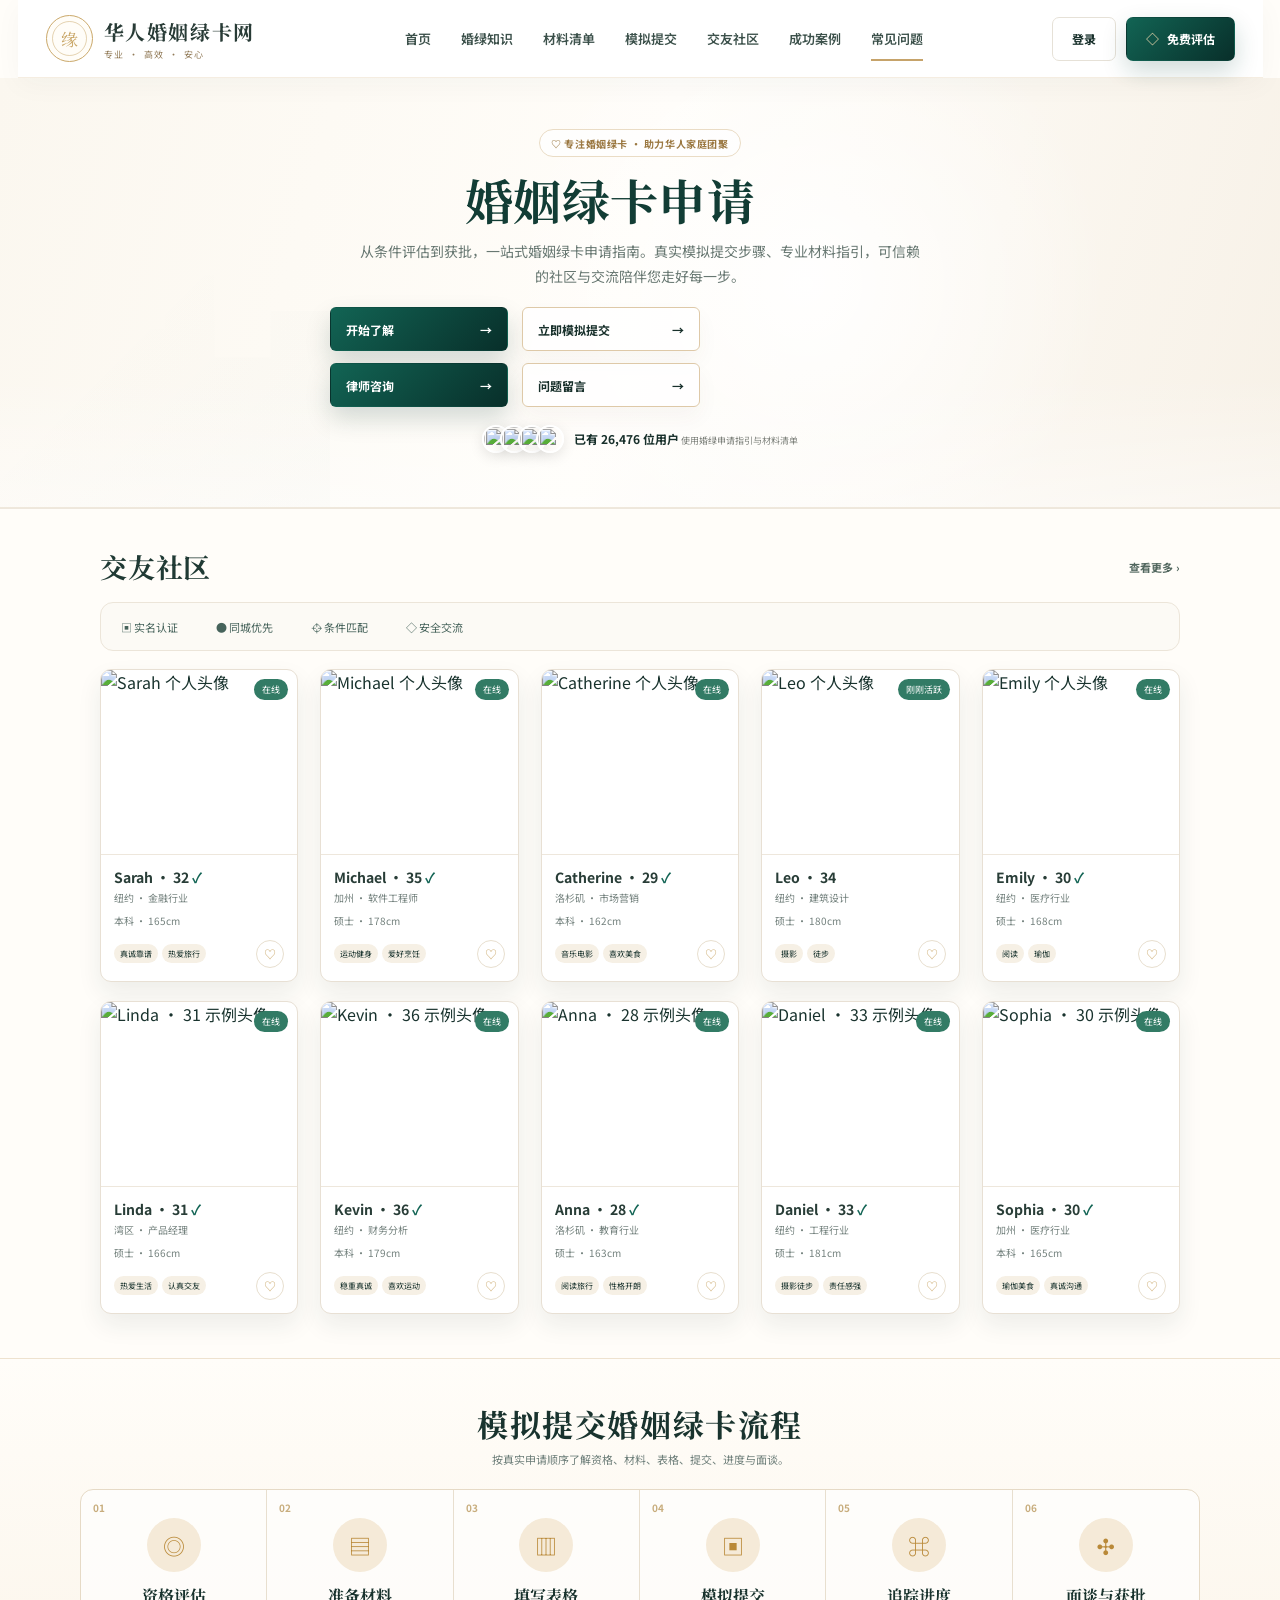
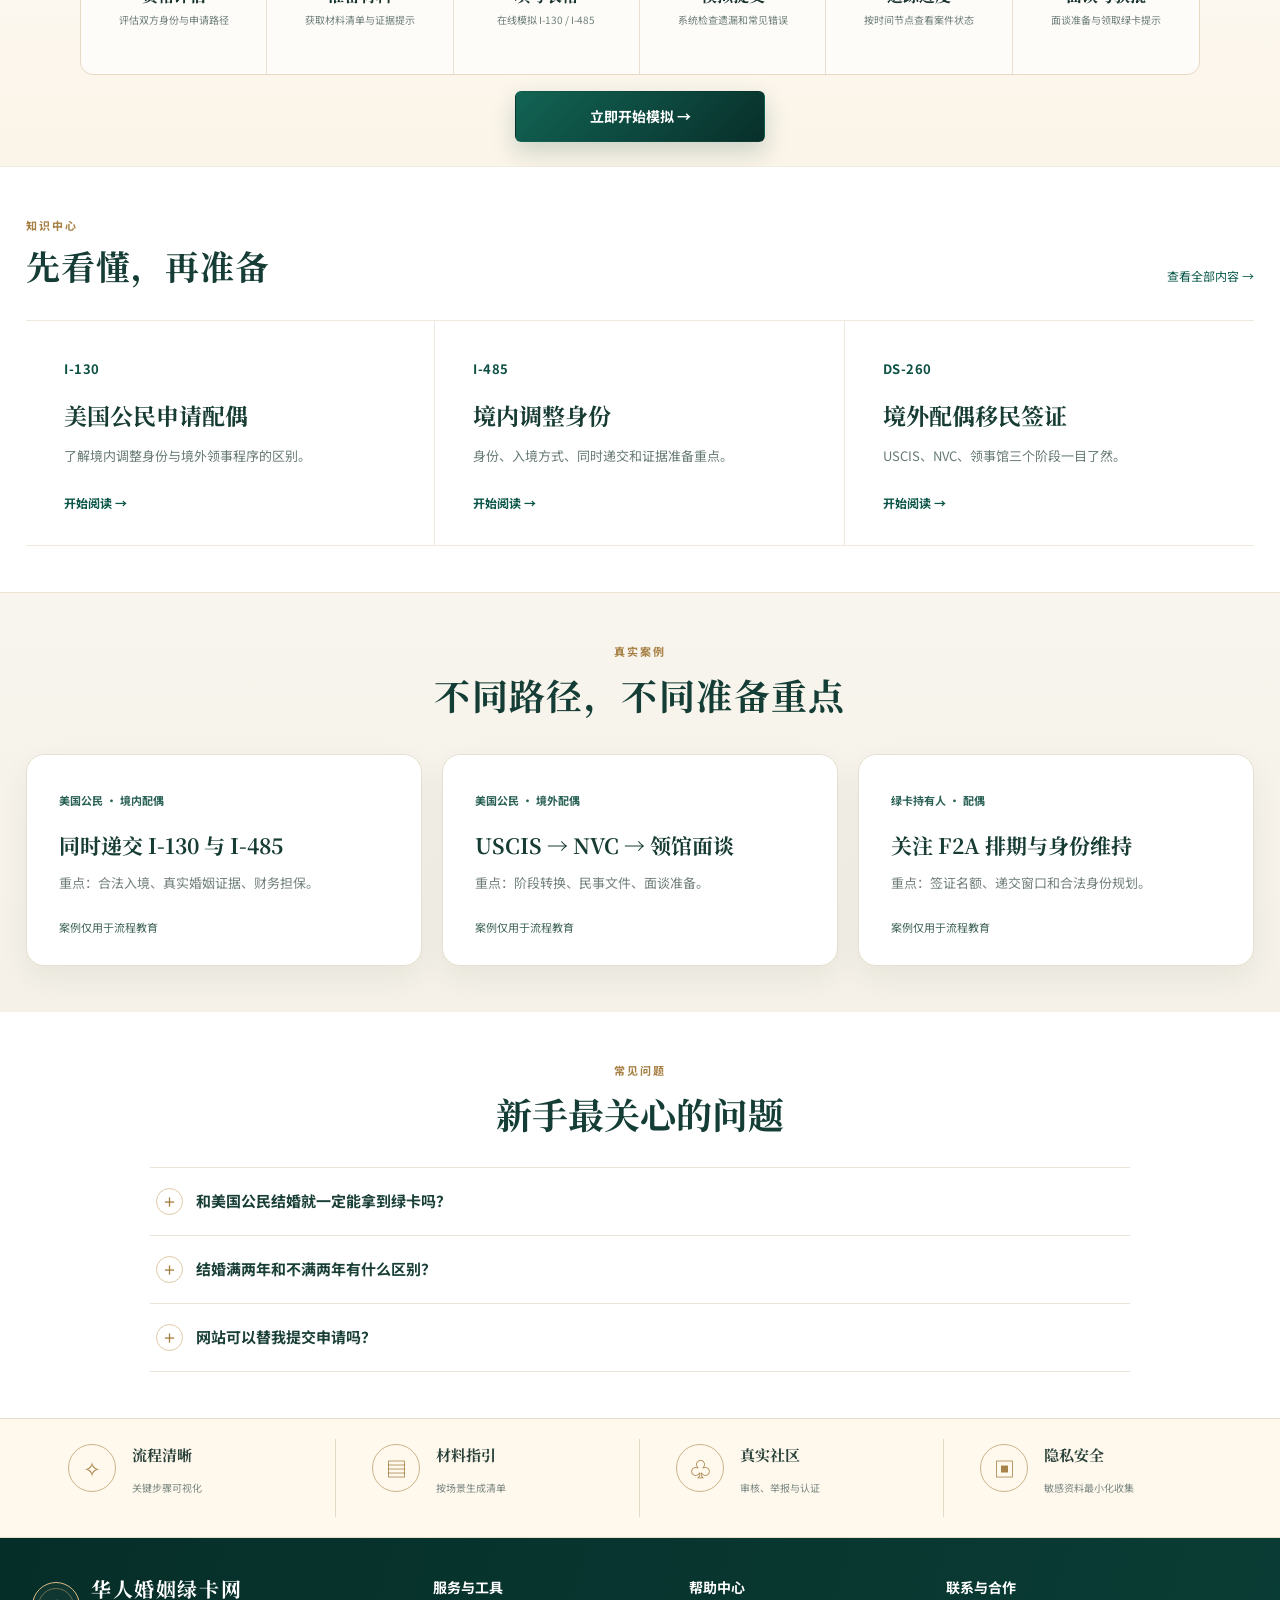
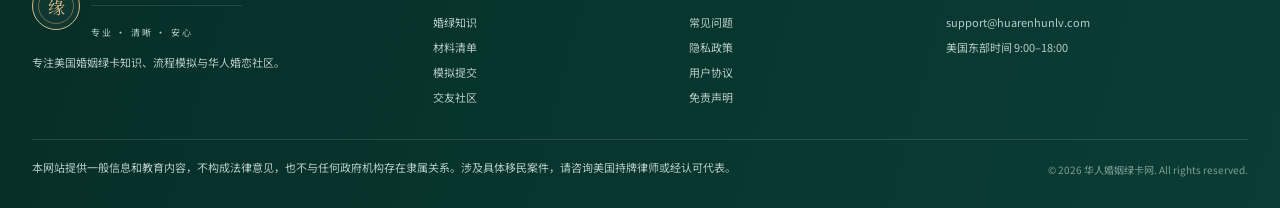
==== commit 87d26d8f: "Rename site and load clean mobile navigation" ====
--- a/index.html
+++ b/index.html
@@ -3,45 +3,40 @@
 <head>
   <meta charset="UTF-8" />
   <meta name="viewport" content="width=device-width, initial-scale=1.0" />
-  <meta name="description" content="华人婚绿网：美国婚姻绿卡知识、材料清单、流程模拟与华人交友社区。" />
-  <meta name="keywords" content="婚姻绿卡,I-130,I-485,DS-260,美国移民,华人婚绿" />
-  <meta property="og:site_name" content="华人婚绿网" />
-  <meta property="og:title" content="华人婚绿网｜婚姻绿卡申请与流程模拟" />
-  <meta property="og:description" content="从资格评估、材料准备到流程模拟，一站式了解美国婚姻绿卡。" />
+  <meta name="description" content="华人婚姻绿卡网：美国婚姻绿卡知识、材料清单、流程模拟与华人交友社区。" />
+  <meta name="keywords" content="美国婚姻绿卡,婚姻绿卡,I-130,I-485,DS-260,美国移民,华人交友" />
+  <meta property="og:site_name" content="华人婚姻绿卡网" />
+  <meta property="og:title" content="华人美国婚姻绿卡网｜华人婚姻绿卡网｜美国婚姻绿卡申请与交友" />
+  <meta property="og:description" content="美国婚姻绿卡申请知识、材料清单、流程模拟与华人交友社区。" />
   <meta property="og:type" content="website" />
   <meta property="og:url" content="https://huarenhunlv.com/" />
-  <meta property="og:image" content="https://huarenhunlv.com/share-logo.svg?v=20260726" />
-  <meta property="og:image:secure_url" content="https://huarenhunlv.com/share-logo.svg?v=20260726" />
+  <meta property="og:image" content="https://huarenhunlv.com/share-logo.svg?v=20260726-2" />
+  <meta property="og:image:secure_url" content="https://huarenhunlv.com/share-logo.svg?v=20260726-2" />
   <meta property="og:image:type" content="image/svg+xml" />
   <meta property="og:image:width" content="1200" />
   <meta property="og:image:height" content="630" />
-  <meta property="og:image:alt" content="华人婚绿网Logo" />
+  <meta property="og:image:alt" content="华人婚姻绿卡网Logo" />
   <meta name="twitter:card" content="summary_large_image" />
-  <meta name="twitter:title" content="华人婚绿网｜婚姻绿卡申请与流程模拟" />
-  <meta name="twitter:description" content="从资格评估、材料准备到流程模拟，一站式了解美国婚姻绿卡。" />
-  <meta name="twitter:image" content="https://huarenhunlv.com/share-logo.svg?v=20260726" />
+  <meta name="twitter:title" content="华人美国婚姻绿卡网｜华人婚姻绿卡网｜美国婚姻绿卡申请与交友" />
+  <meta name="twitter:description" content="美国婚姻绿卡申请知识、材料清单、流程模拟与华人交友社区。" />
+  <meta name="twitter:image" content="https://huarenhunlv.com/share-logo.svg?v=20260726-2" />
   <meta name="theme-color" content="#0d4b40" />
-  <link rel="icon" type="image/svg+xml" href="/share-logo.svg?v=20260726" />
-  <link rel="apple-touch-icon" href="/share-logo.svg?v=20260726" />
+  <link rel="icon" type="image/svg+xml" href="/share-logo.svg?v=20260726-2" />
+  <link rel="apple-touch-icon" href="/share-logo.svg?v=20260726-2" />
   <link rel="canonical" href="https://huarenhunlv.com/" />
   <link rel="preconnect" href="https://images.unsplash.com" />
   <link rel="preconnect" href="https://fonts.googleapis.com" />
   <link rel="preconnect" href="https://fonts.gstatic.com" crossorigin />
   <link href="https://fonts.googleapis.com/css2?family=Noto+Sans+SC:wght@400;500;600;700;800&family=Noto+Serif+SC:wght@600;700&display=swap" rel="stylesheet" />
   <link rel="stylesheet" href="styles.css" />
-  <title>华人婚绿网｜婚姻绿卡申请与流程模拟</title>
+  <title>华人美国婚姻绿卡网｜华人婚姻绿卡网｜美国婚姻绿卡申请与交友</title>
 </head>
 <body>
   <div class="site-shell">
     <header class="topbar" id="top">
-      <a class="brand" href="#top" aria-label="华人婚绿网首页">
-        <span class="brand-mark">缘</span>
-        <span><strong>华人婚绿网</strong><small>专业 · 清晰 · 安心</small></span>
-      </a>
-      <button class="menu-toggle" id="menuToggle" aria-expanded="false" aria-controls="mainNav">☰</button>
-      <nav class="main-nav" id="mainNav" aria-label="主导航">
-        <a class="active" href="#top">首页</a><a href="#knowledge">婚绿知识</a><a href="#materials">材料清单</a><a href="#simulation">模拟提交</a><a href="#community">交友社区</a><a href="#cases">成功案例</a><a href="#faq">常见问题</a>
-      </nav>
+      <a class="brand" href="#top" aria-label="华人婚姻绿卡网首页"><span class="brand-mark">缘</span><span><strong>华人婚姻绿卡网</strong><small>专业 · 清晰 · 安心</small></span></a>
+      <button class="menu-toggle" id="menuToggle" aria-expanded="false" aria-controls="mainNav" aria-label="打开导航菜单">☰</button>
+      <nav class="main-nav" id="mainNav" aria-label="主导航"><a class="active" href="#top">首页</a><a href="#knowledge">婚绿知识</a><a href="#materials">材料清单</a><a href="#simulation">模拟提交</a><a href="#community">交友社区</a><a href="#cases">成功案例</a><a href="#faq">常见问题</a></nav>
       <div class="header-actions"><button class="btn btn-ghost" data-open="loginModal">登录</button><button class="btn btn-dark" data-open="assessmentModal">免费评估</button></div>
     </header>
 
@@ -49,33 +44,16 @@
       <section class="hero section-pad">
         <div class="hero-copy">
           <div class="eyebrow">♡ 专注婚姻绿卡 · 助力华人家庭团聚</div>
-          <h1>婚姻绿卡申请<br /><span>从复杂，到清晰。</span></h1>
+          <h1>婚姻绿卡申请</h1>
           <p class="hero-subtitle">从资格评估到材料准备，从表格填写到流程跟踪，一站式掌握美国婚姻绿卡申请重点。</p>
-          <div class="hero-actions">
-            <a class="btn btn-primary btn-large" href="#knowledge">开始了解 <span>→</span></a>
-            <a class="btn btn-light btn-large" href="#simulation">立即模拟提交 <span>→</span></a>
-            <button class="btn btn-primary btn-large" data-open="consultModal">专业咨询 <span>→</span></button>
-            <button class="btn btn-light btn-large" data-open="questionModal">问题留言 <span>→</span></button>
-          </div>
-          <div class="social-proof">
-            <div class="mini-avatars" aria-hidden="true">
-              <img src="https://images.unsplash.com/photo-1494790108377-be9c29b29330?auto=format&fit=crop&w=96&q=80" alt="" />
-              <img src="https://images.unsplash.com/photo-1500648767791-00dcc994a43e?auto=format&fit=crop&w=96&q=80" alt="" />
-              <img src="https://images.unsplash.com/photo-1534528741775-53994a69daeb?auto=format&fit=crop&w=96&q=80" alt="" />
-              <img src="https://images.unsplash.com/photo-1506794778202-cad84cf45f1d?auto=format&fit=crop&w=96&q=80" alt="" />
-            </div>
-            <p><strong>26,000+</strong> 位华人用户正在学习婚绿流程</p>
-          </div>
+          <div class="hero-actions"><a class="btn btn-primary btn-large" href="#knowledge">开始了解 <span>→</span></a><a class="btn btn-light btn-large" href="#simulation">立即模拟提交 <span>→</span></a><button class="btn btn-primary btn-large" data-open="consultModal">律师咨询 <span>→</span></button><button class="btn btn-light btn-large" data-open="questionModal">问题留言 <span>→</span></button></div>
+          <div class="social-proof"><div class="mini-avatars" aria-hidden="true"><img src="https://images.unsplash.com/photo-1494790108377-be9c29b29330?auto=format&fit=crop&w=96&q=80" alt="" /><img src="https://images.unsplash.com/photo-1500648767791-00dcc994a43e?auto=format&fit=crop&w=96&q=80" alt="" /><img src="https://images.unsplash.com/photo-1534528741775-53994a69daeb?auto=format&fit=crop&w=96&q=80" alt="" /><img src="https://images.unsplash.com/photo-1506794778202-cad84cf45f1d?auto=format&fit=crop&w=96&q=80" alt="" /></div><p><strong>已有 26,476 位用户</strong> 使用婚绿申请指引与材料清单</p></div>
         </div>
-        <div class="hero-visual" aria-label="婚姻绿卡申请展示区">
-          <div class="couple-card"><img src="https://images.unsplash.com/photo-1519741497674-611481863552?auto=format&fit=crop&w=1200&q=88" alt="一对新人在婚礼现场" /><div class="couple-overlay"></div><div class="couple-caption"><span>真实关系</span><span>完整材料</span><span>清晰流程</span></div></div>
-          <aside class="progress-card glass-card"><div class="card-heading"><div><p>申请进度总览</p><small>示例演示</small></div><a href="#simulation">查看详情 →</a></div><div class="progress-grid"><div class="progress-ring" style="--progress:70"><span><strong>70%</strong><small>总体进度</small></span></div><div class="estimate"><small>预计获得时间</small><strong>约 6–9 个月</strong><span>案件类型：I-130 & I-485</span></div></div><ol class="status-list"><li class="done"><span></span>申请资格评估 <b>已完成</b></li><li class="done"><span></span>准备材料 <b>已完成</b></li><li class="done"><span></span>提交申请 <b>已完成</b></li><li class="done"><span></span>生物识别 <b>已完成</b></li><li class="current"><span></span>面谈安排 <b>进行中</b></li><li><span></span>获批 & 领取绿卡 <b>待开始</b></li></ol></aside>
-          <aside class="materials-card glass-card" id="materials"><div><small>材料包预览</small><strong>境内调整身份 18 份材料</strong><span>已准备 12 / 18</span></div><div class="folder-icon">▰</div><a href="#knowledge">查看全部 →</a></aside>
-        </div>
+        <div class="hero-visual" aria-hidden="true"><div class="couple-card"></div><aside class="progress-card"></aside><aside class="materials-card" id="materials"></aside></div>
       </section>
 
       <section class="community section-pad" id="community">
-        <div class="section-heading-row"><div><span class="section-kicker">交友社区</span><h2>认真认识，安心交流</h2></div><div class="section-tabs" role="tablist" aria-label="交友筛选"><button class="tab active" data-filter="all">全部</button><button class="tab" data-filter="verified">已认证</button><button class="tab" data-filter="ny">纽约</button><button class="tab" data-filter="ca">加州</button></div></div>
+        <div class="section-heading-row"><div><span class="section-kicker">交友社区</span><h2>交友社区</h2></div><div class="section-tabs" role="tablist" aria-label="交友筛选"><button class="tab active" data-filter="all">全部</button><button class="tab" data-filter="verified">已认证</button><button class="tab" data-filter="ny">纽约</button><button class="tab" data-filter="ca">加州</button></div></div>
         <div class="feature-strip"><span>▣ 实名认证</span><span>● 同城优先</span><span>⌖ 条件匹配</span><span>◇ 安全交流</span></div>
         <div class="profile-grid" id="profileGrid">
           <article class="profile-card" data-tags="verified ny"><div class="photo-wrap"><img src="https://images.unsplash.com/photo-1494790108377-be9c29b29330?auto=format&fit=crop&w=560&q=84" alt="Sarah 个人头像" /><span>在线</span></div><div class="profile-info"><h3>Sarah · 32 <i>✓</i></h3><p>纽约 · 金融行业</p><small>本科 · 165cm</small><div><em>真诚靠谱</em><em>热爱旅行</em><button>♡</button></div></div></article>
@@ -93,18 +71,18 @@
 
       <section class="cases section-pad" id="cases"><div class="center-heading"><span class="section-kicker">真实案例</span><h2>不同路径，不同准备重点</h2></div><div class="case-grid"><article><small>美国公民 · 境内配偶</small><h3>同时递交 I-130 与 I-485</h3><p>重点：合法入境、真实婚姻证据、财务担保。</p><span>案例仅用于流程教育</span></article><article><small>美国公民 · 境外配偶</small><h3>USCIS → NVC → 领馆面谈</h3><p>重点：阶段转换、民事文件、面谈准备。</p><span>案例仅用于流程教育</span></article><article><small>绿卡持有人 · 配偶</small><h3>关注 F2A 排期与身份维持</h3><p>重点：签证名额、递交窗口和合法身份规划。</p><span>案例仅用于流程教育</span></article></div></section>
 
-      <section class="faq section-pad" id="faq"><div class="center-heading"><span class="section-kicker">常见问题</span><h2>新手最关心的问题</h2></div><div class="accordion"><details><summary>和美国公民结婚就一定能拿到绿卡吗？</summary><p>不是。婚姻必须真实合法，申请人还要符合相应的入境、身份与可获准条件。网站内容仅作一般信息，不替代个案法律意见。</p></details><details><summary>结婚满两年和不满两年有什么区别？</summary><p>通常在获得永久居民身份时婚姻未满两年，取得的是两年期条件绿卡；满两年通常取得十年期绿卡。具体以案件获批时点和法律适用为准。</p></details><details><summary>网站可以替我提交申请吗？</summary><p>第一版将提供流程模拟、材料清单和教育性提示。涉及法律判断、个案策略或代理，应由美国持牌律师或获认可代表提供。</p></details></div></section>
-
+      <section class="faq section-pad" id="faq"><div class="center-heading"><span class="section-kicker">常见问题</span><h2>新手最关心的问题</h2></div><div class="accordion"><details><summary>和美国公民结婚就一定能拿到绿卡吗？</summary><p>不是。婚姻必须真实合法，申请人还要符合相应的入境、身份与可获准条件。</p></details><details><summary>结婚满两年和不满两年有什么区别？</summary><p>通常在获得永久居民身份时婚姻未满两年，取得的是两年期条件绿卡；满两年通常取得十年期绿卡。</p></details><details><summary>网站可以替我提交申请吗？</summary><p>网站提供流程模拟、材料清单和教育性提示，不替代个案法律意见。</p></details></div></section>
       <section class="trust-strip"><div><span>✧</span><strong>流程清晰</strong><small>关键步骤可视化</small></div><div><span>▤</span><strong>材料指引</strong><small>按场景生成清单</small></div><div><span>♧</span><strong>真实社区</strong><small>审核、举报与认证</small></div><div><span>▣</span><strong>隐私安全</strong><small>敏感资料最小化收集</small></div></section>
     </main>
 
-    <footer class="footer"><div class="footer-main"><div class="footer-brand"><div class="brand brand-light"><span class="brand-mark">缘</span><span><strong>华人婚绿网</strong><small>专业 · 清晰 · 安心</small></span></div><p>专注美国婚姻绿卡知识、流程模拟与华人婚恋社区。</p></div><div><h4>服务与工具</h4><a href="#knowledge">婚绿知识</a><a href="#materials">材料清单</a><a href="#simulation">模拟提交</a><a href="#community">交友社区</a></div><div><h4>帮助中心</h4><a href="#faq">常见问题</a><a href="#faq">隐私政策</a><a href="#faq">用户协议</a><a href="#faq">免责声明</a></div><div><h4>联系与合作</h4><p>support@huarenhunlv.com</p><p>美国东部时间 9:00–18:00</p></div></div><div class="legal-note"><p>本网站提供一般信息和教育内容，不构成法律意见，也不与任何政府机构存在隶属关系。涉及具体移民案件，请咨询美国持牌律师或经认可代表。</p><span>© 2026 华人婚绿网. All rights reserved.</span></div></footer>
+    <footer class="footer"><div class="footer-main"><div class="footer-brand"><div class="brand brand-light"><span class="brand-mark">缘</span><span><strong>华人婚姻绿卡网</strong><small>专业 · 清晰 · 安心</small></span></div><p>专注美国婚姻绿卡知识、流程模拟与华人婚恋社区。</p></div><div><h4>服务与工具</h4><a href="#knowledge">婚绿知识</a><a href="#materials">材料清单</a><a href="#simulation">模拟提交</a><a href="#community">交友社区</a></div><div><h4>帮助中心</h4><a href="#faq">常见问题</a><a href="#faq">隐私政策</a><a href="#faq">用户协议</a><a href="#faq">免责声明</a></div><div><h4>联系与合作</h4><p>support@huarenhunlv.com</p><p>美国东部时间 9:00–18:00</p></div></div><div class="legal-note"><p>本网站提供一般信息和教育内容，不构成法律意见，也不与任何政府机构存在隶属关系。涉及具体移民案件，请咨询美国持牌律师或经认可代表。</p><span>© 2026 华人婚姻绿卡网. All rights reserved.</span></div></footer>
   </div>
 
   <div class="modal" id="assessmentModal" aria-hidden="true"><div class="modal-panel"><button class="modal-close" data-close>×</button><span class="section-kicker">免费评估</span><h2>先确定你的申请路径</h2><form id="assessmentForm"><label>担保人身份<select name="sponsor" required><option value="">请选择</option><option>美国公民</option><option>美国绿卡持有人</option></select></label><label>申请人目前所在地<select name="location" required><option value="">请选择</option><option>美国境内</option><option>美国境外</option></select></label><label>是否已经结婚<select name="married" required><option value="">请选择</option><option>已经结婚</option><option>尚未结婚</option></select></label><button class="btn btn-primary btn-wide" type="submit">生成初步路径</button></form><div class="form-result" id="assessmentResult"></div></div></div>
-  <div class="modal" id="loginModal" aria-hidden="true"><div class="modal-panel compact"><button class="modal-close" data-close>×</button><span class="section-kicker">用户中心</span><h2>登录华人婚绿网</h2><form><label>邮箱<input type="email" placeholder="name@example.com" /></label><label>密码<input type="password" placeholder="请输入密码" /></label><button class="btn btn-primary btn-wide" type="button">登录</button></form><p class="form-hint">V1 演示页面，正式版本将接入 Supabase Auth。</p></div></div>
+  <div class="modal" id="loginModal" aria-hidden="true"><div class="modal-panel compact"><button class="modal-close" data-close>×</button><span class="section-kicker">用户中心</span><h2>登录华人婚姻绿卡网</h2><form><label>邮箱<input type="email" placeholder="name@example.com" /></label><label>密码<input type="password" placeholder="请输入密码" /></label><button class="btn btn-primary btn-wide" type="button">登录</button></form></div></div>
   <div class="modal" id="consultModal" aria-hidden="true"><div class="modal-panel compact"><button class="modal-close" data-close>×</button><span class="section-kicker">专业咨询</span><h2>预约咨询</h2><p>正式上线后，该入口可连接合作持牌律师、预约日历和支付系统。</p><button class="btn btn-primary btn-wide" data-close>我知道了</button></div></div>
   <div class="modal" id="questionModal" aria-hidden="true"><div class="modal-panel compact"><button class="modal-close" data-close>×</button><span class="section-kicker">问题留言</span><h2>留下你的问题</h2><form><label>问题类型<select><option>婚绿流程</option><option>材料准备</option><option>网站功能</option><option>交友社区</option></select></label><label>问题<textarea rows="5" placeholder="请勿提交护照号、A号等敏感信息"></textarea></label><button class="btn btn-primary btn-wide" type="button">提交留言</button></form></div></div>
   <script src="app.js"></script>
+  <script src="brand-menu-fix.js?v=20260726-1"></script>
 </body>
-</html>+</html>
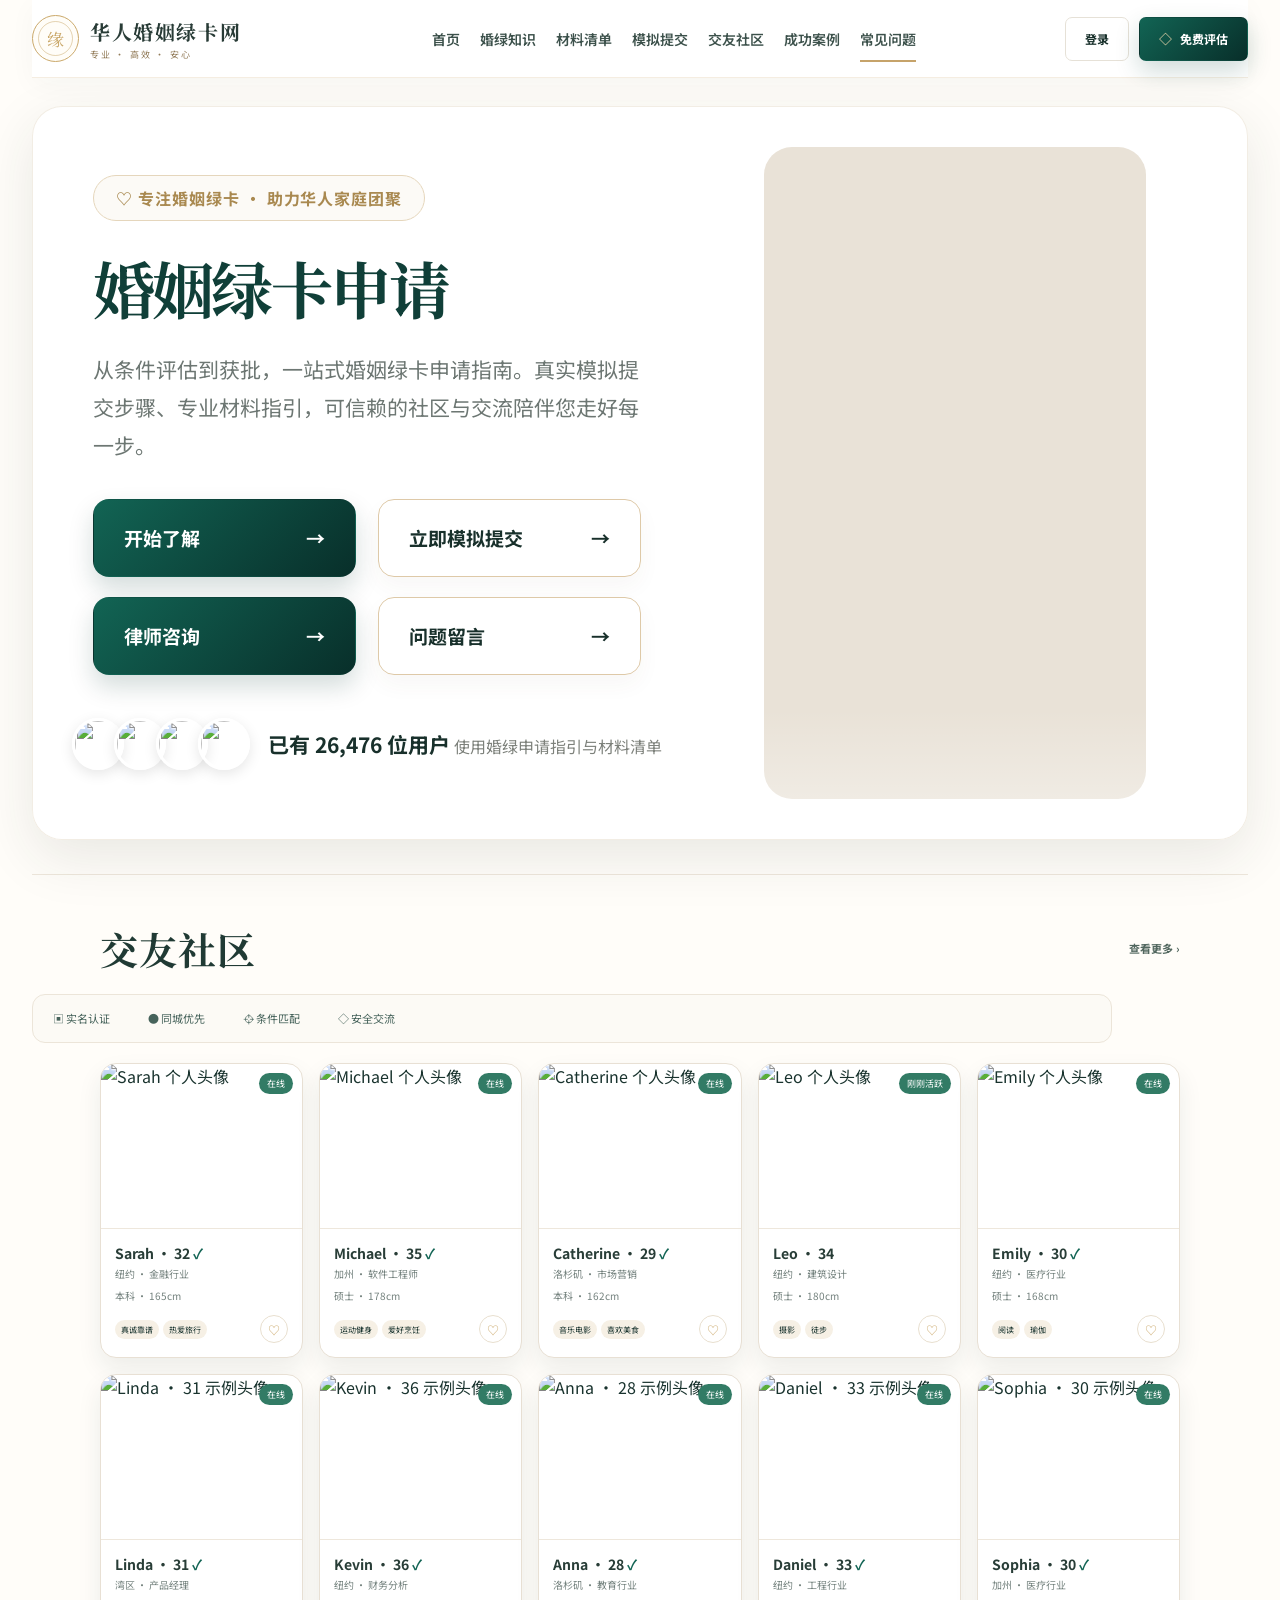
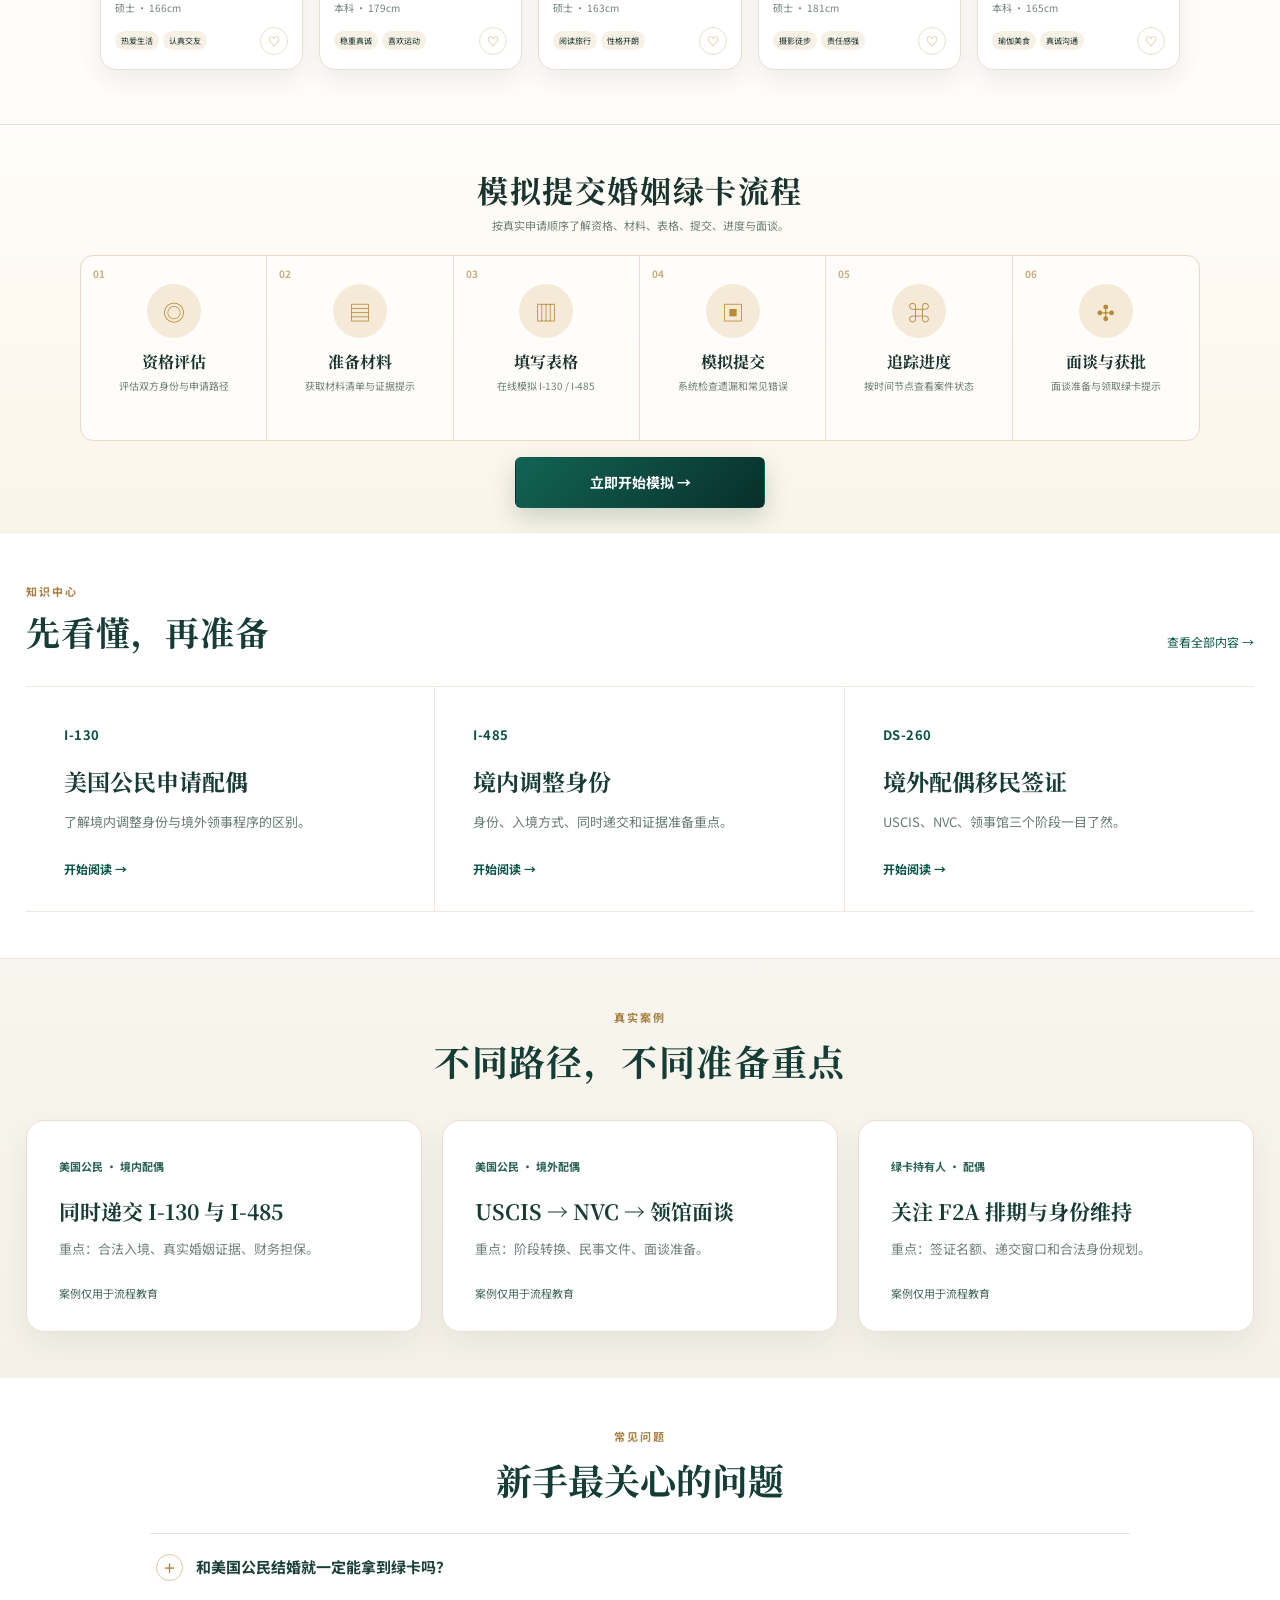
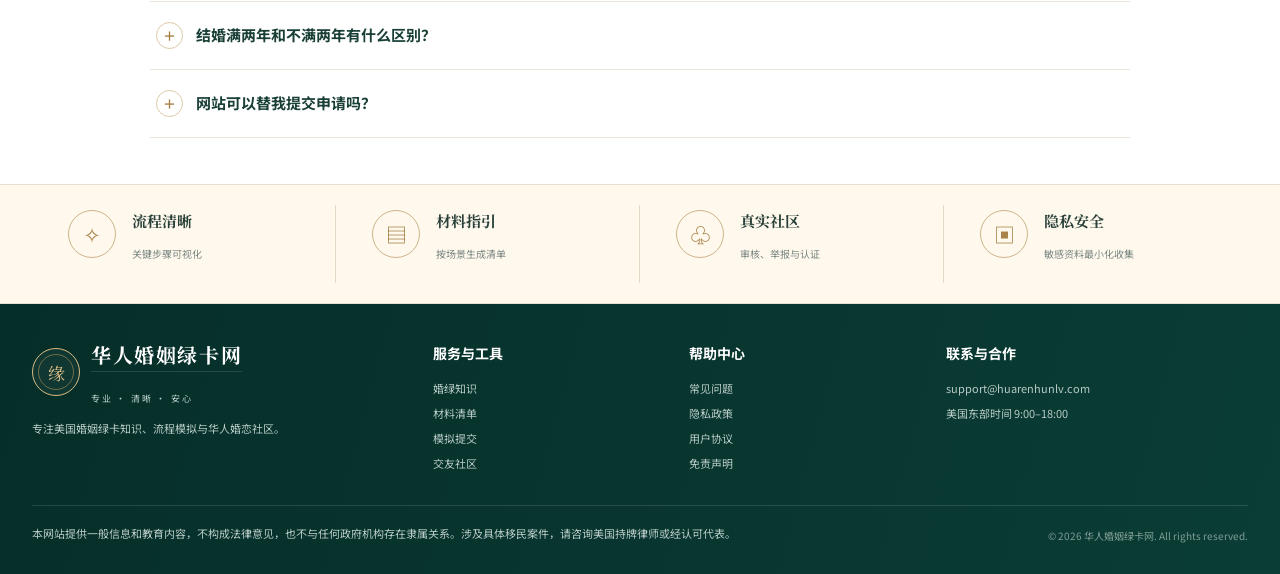
==== commit f3009778: "Use PNG logo metadata for WeChat sharing" ====
--- a/index.html
+++ b/index.html
@@ -10,19 +10,22 @@
   <meta property="og:description" content="美国婚姻绿卡申请知识、材料清单、流程模拟与华人交友社区。" />
   <meta property="og:type" content="website" />
   <meta property="og:url" content="https://huarenhunlv.com/" />
-  <meta property="og:image" content="https://huarenhunlv.com/share-logo.svg?v=20260726-2" />
-  <meta property="og:image:secure_url" content="https://huarenhunlv.com/share-logo.svg?v=20260726-2" />
-  <meta property="og:image:type" content="image/svg+xml" />
-  <meta property="og:image:width" content="1200" />
-  <meta property="og:image:height" content="630" />
+  <meta property="og:image" content="https://api.dicebear.com/9.x/initials/png?seed=%E7%BC%98&backgroundColor=0d4b40&textColor=ffffff&size=512" />
+  <meta property="og:image:secure_url" content="https://api.dicebear.com/9.x/initials/png?seed=%E7%BC%98&backgroundColor=0d4b40&textColor=ffffff&size=512" />
+  <meta property="og:image:type" content="image/png" />
+  <meta property="og:image:width" content="512" />
+  <meta property="og:image:height" content="512" />
   <meta property="og:image:alt" content="华人婚姻绿卡网Logo" />
-  <meta name="twitter:card" content="summary_large_image" />
+  <meta itemprop="name" content="华人美国婚姻绿卡网｜华人婚姻绿卡网" />
+  <meta itemprop="description" content="美国婚姻绿卡申请知识、材料清单、流程模拟与华人交友社区。" />
+  <meta itemprop="image" content="https://api.dicebear.com/9.x/initials/png?seed=%E7%BC%98&backgroundColor=0d4b40&textColor=ffffff&size=512" />
+  <meta name="twitter:card" content="summary" />
   <meta name="twitter:title" content="华人美国婚姻绿卡网｜华人婚姻绿卡网｜美国婚姻绿卡申请与交友" />
   <meta name="twitter:description" content="美国婚姻绿卡申请知识、材料清单、流程模拟与华人交友社区。" />
-  <meta name="twitter:image" content="https://huarenhunlv.com/share-logo.svg?v=20260726-2" />
+  <meta name="twitter:image" content="https://api.dicebear.com/9.x/initials/png?seed=%E7%BC%98&backgroundColor=0d4b40&textColor=ffffff&size=512" />
   <meta name="theme-color" content="#0d4b40" />
-  <link rel="icon" type="image/svg+xml" href="/share-logo.svg?v=20260726-2" />
-  <link rel="apple-touch-icon" href="/share-logo.svg?v=20260726-2" />
+  <link rel="icon" type="image/png" href="https://api.dicebear.com/9.x/initials/png?seed=%E7%BC%98&backgroundColor=0d4b40&textColor=ffffff&size=64" />
+  <link rel="apple-touch-icon" sizes="180x180" href="https://api.dicebear.com/9.x/initials/png?seed=%E7%BC%98&backgroundColor=0d4b40&textColor=ffffff&size=180" />
   <link rel="canonical" href="https://huarenhunlv.com/" />
   <link rel="preconnect" href="https://images.unsplash.com" />
   <link rel="preconnect" href="https://fonts.googleapis.com" />
@@ -85,4 +88,4 @@
   <script src="app.js"></script>
   <script src="brand-menu-fix.js?v=20260726-1"></script>
 </body>
-</html>
+</html>
